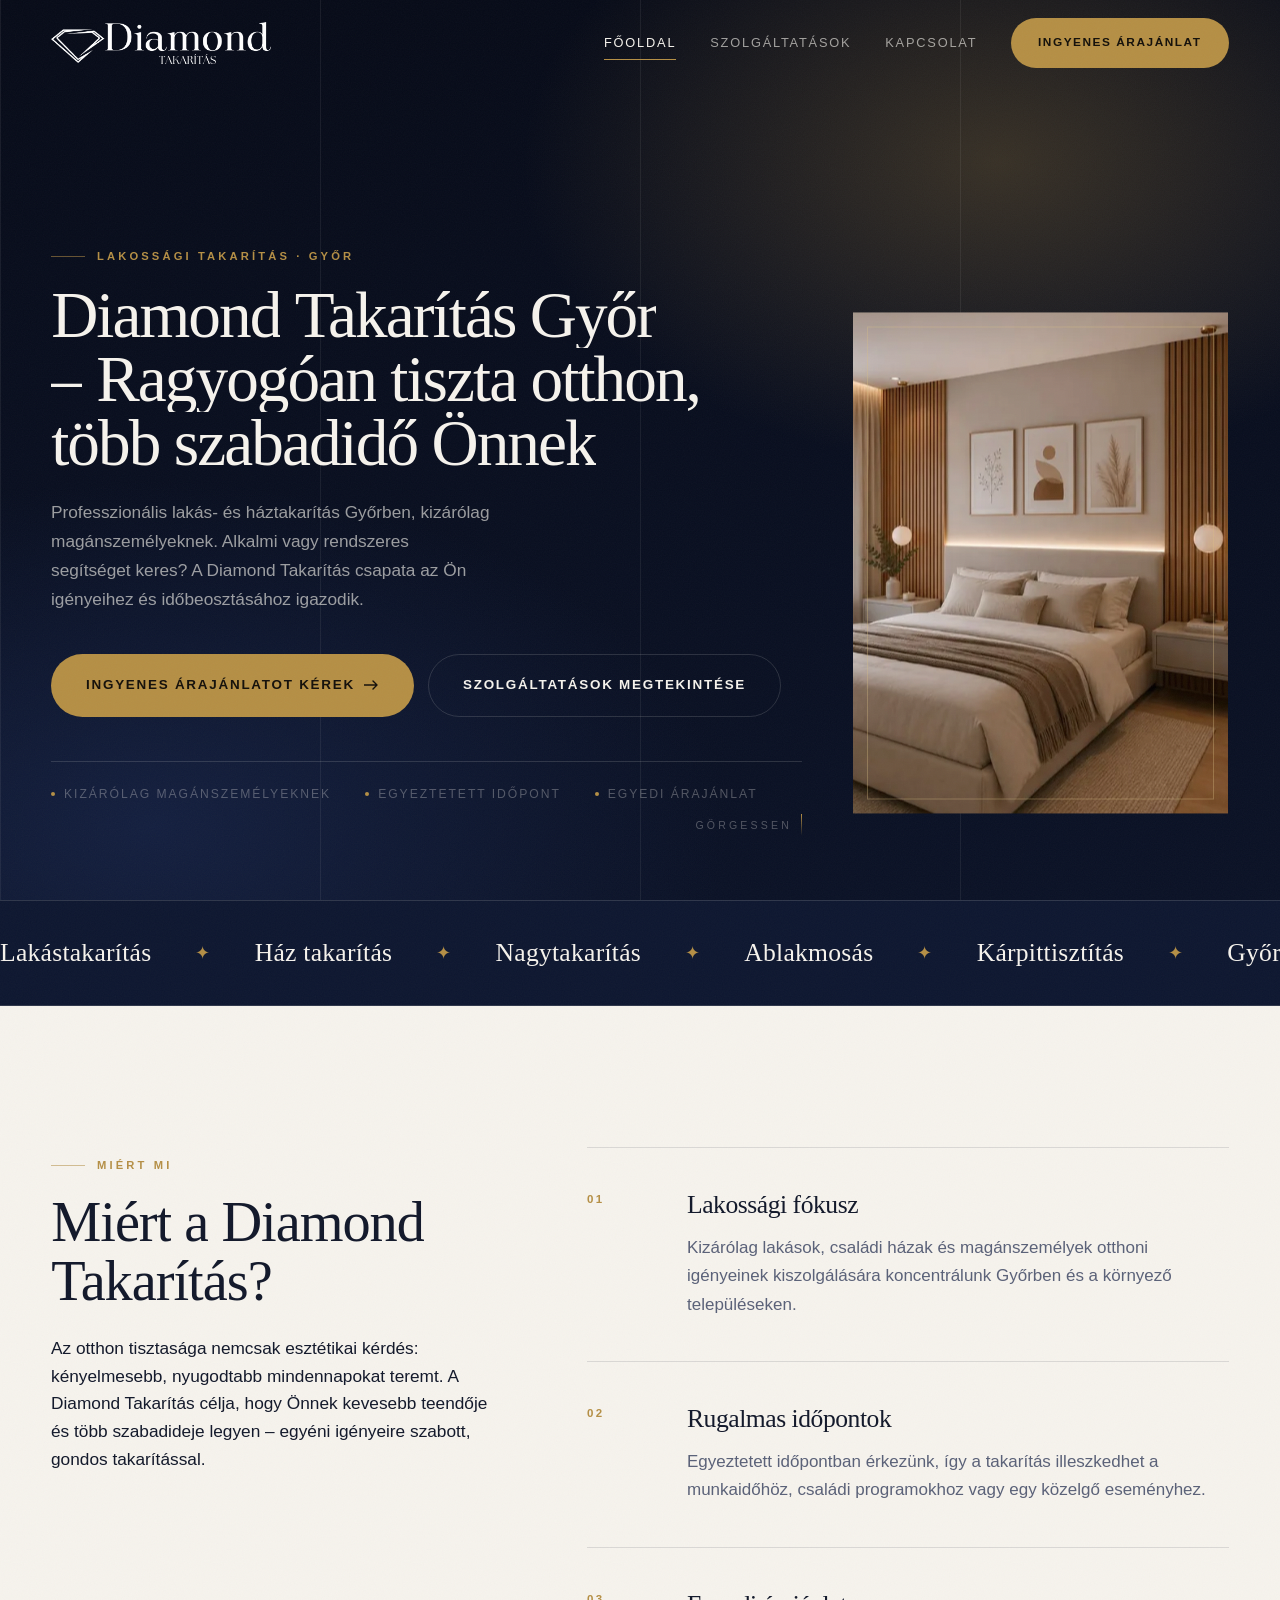
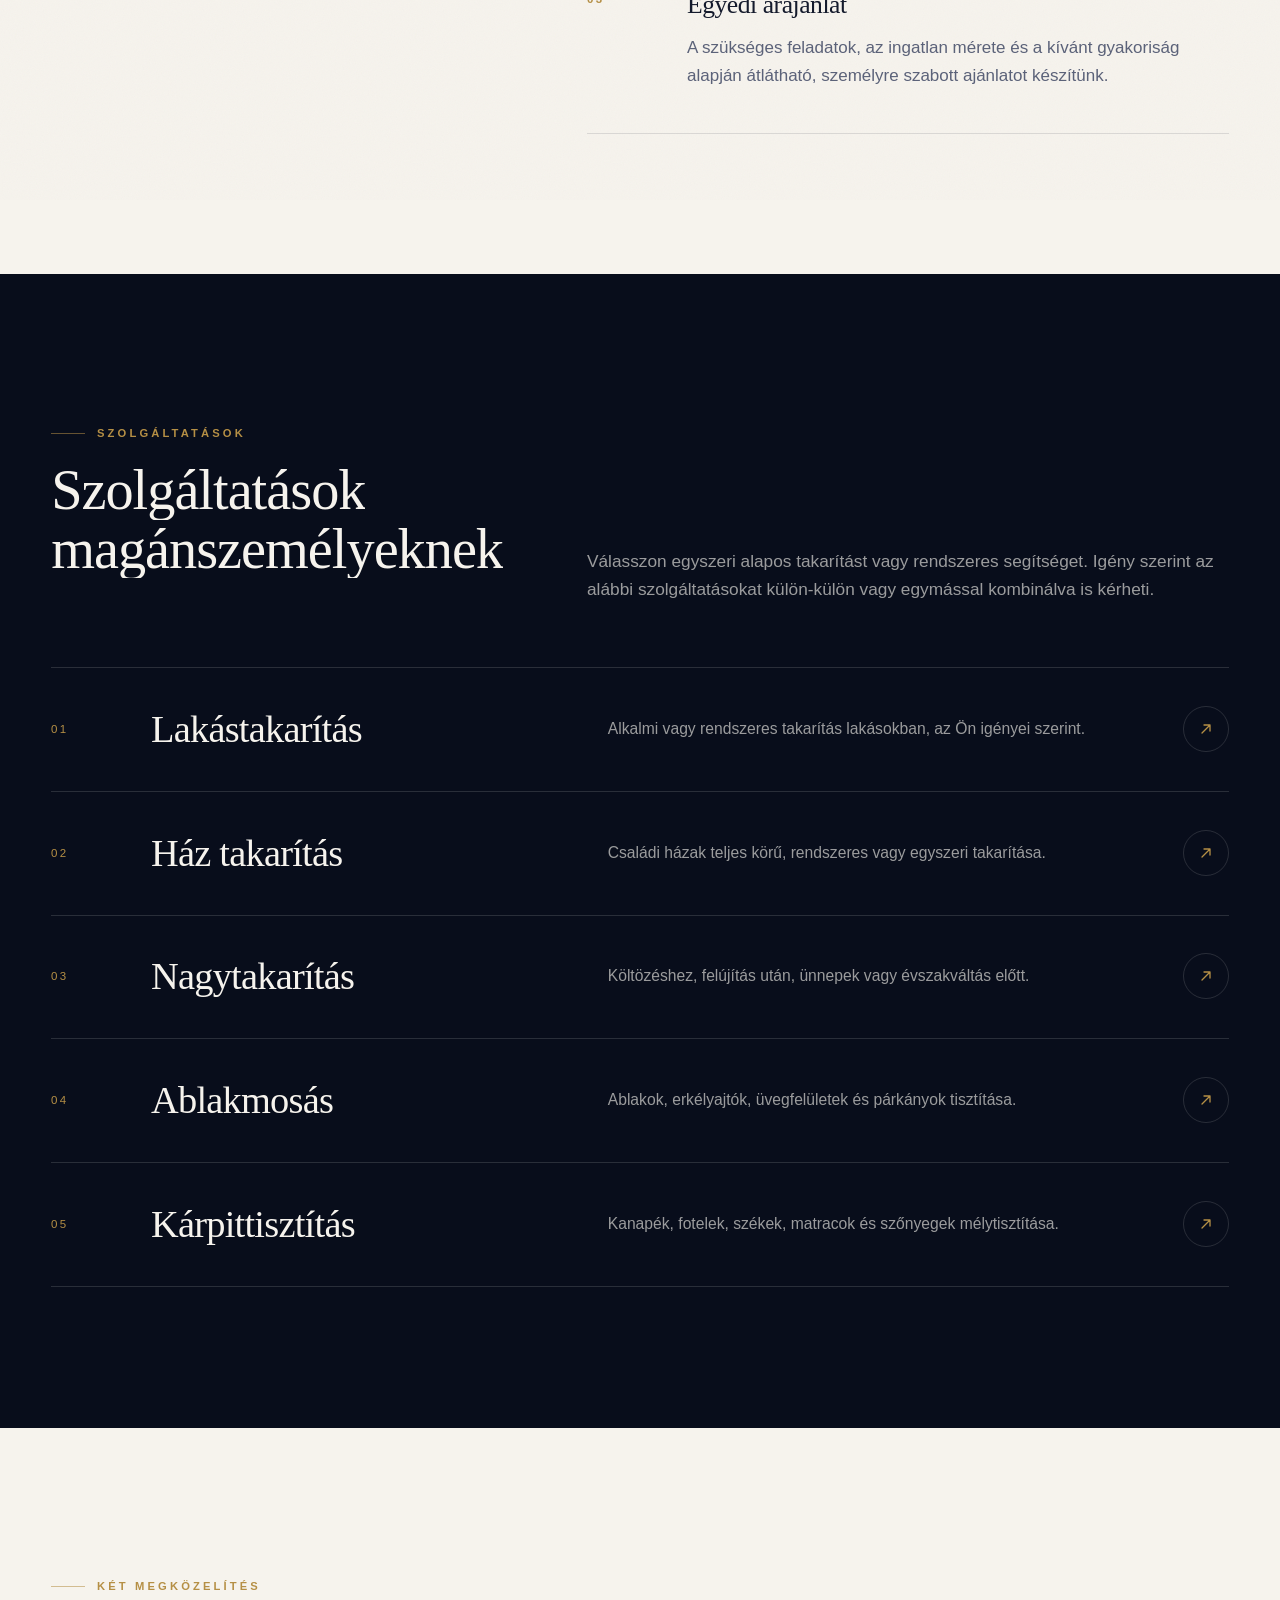
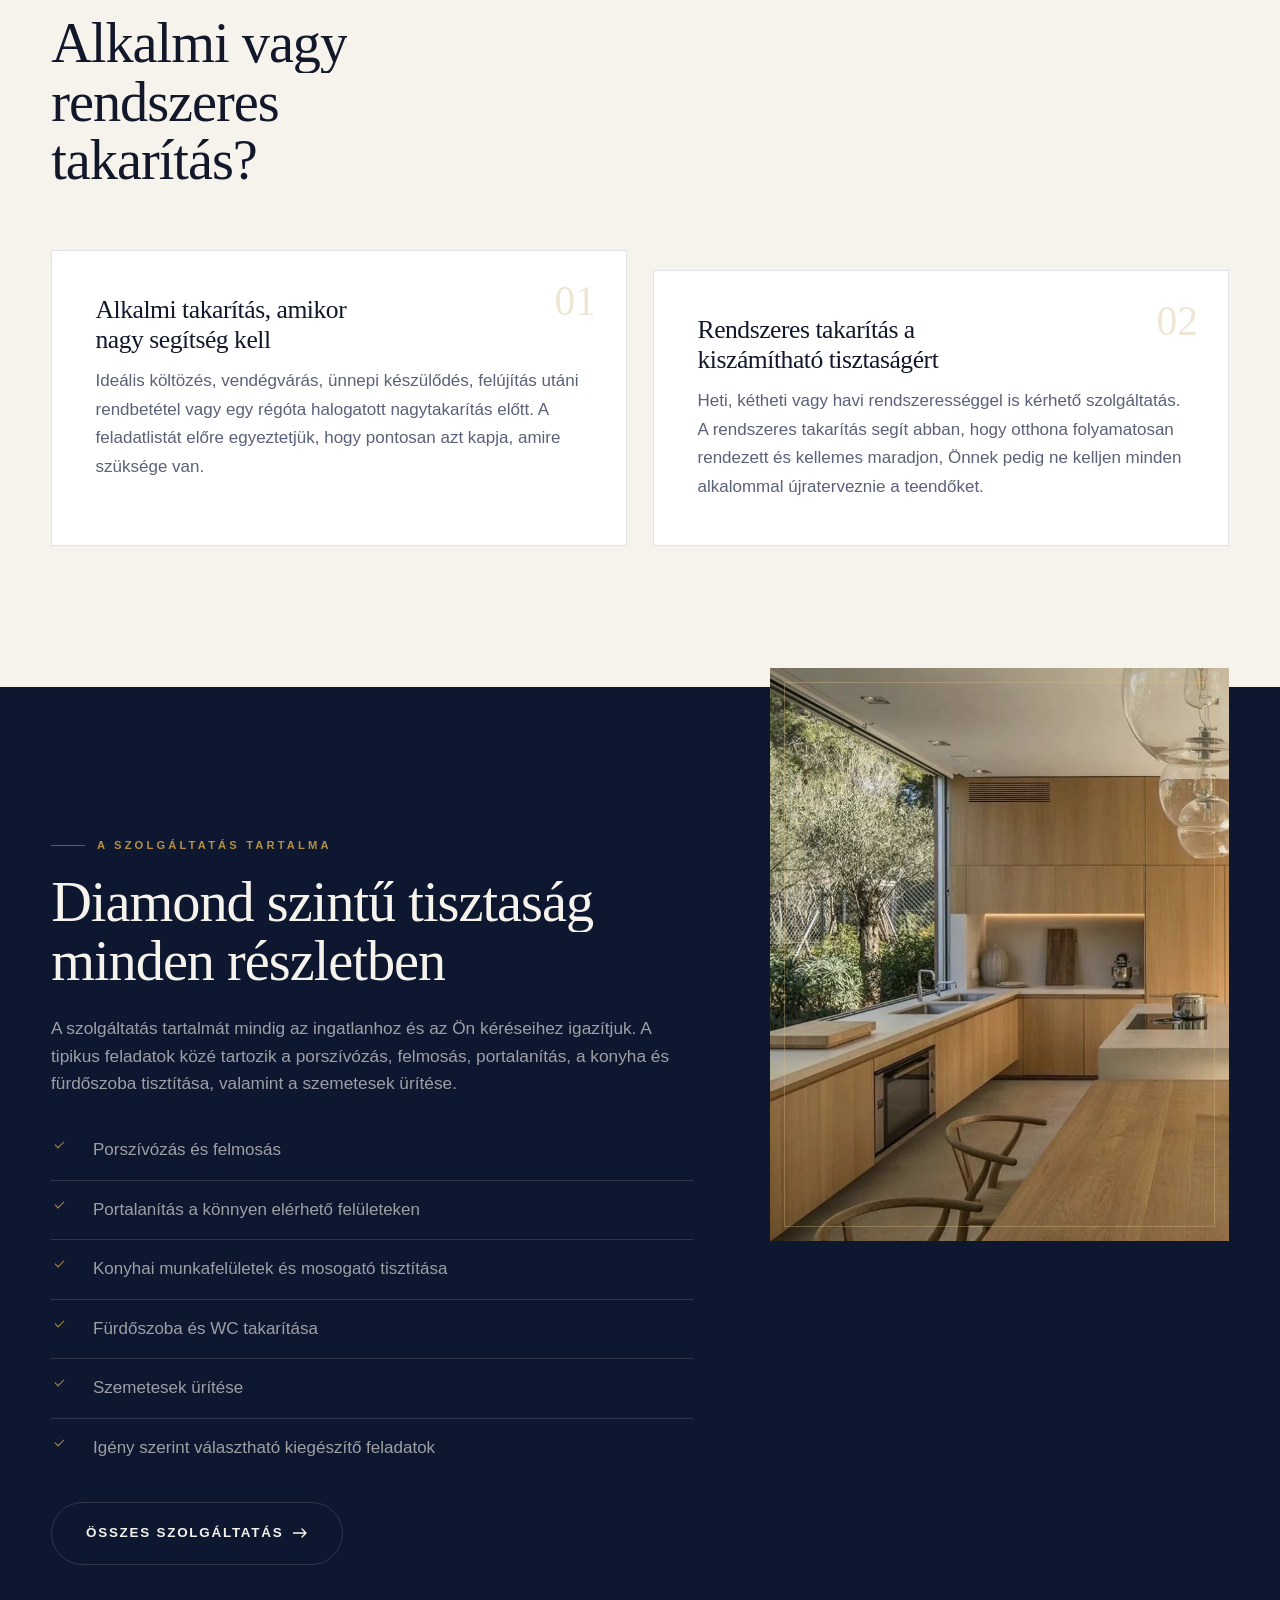
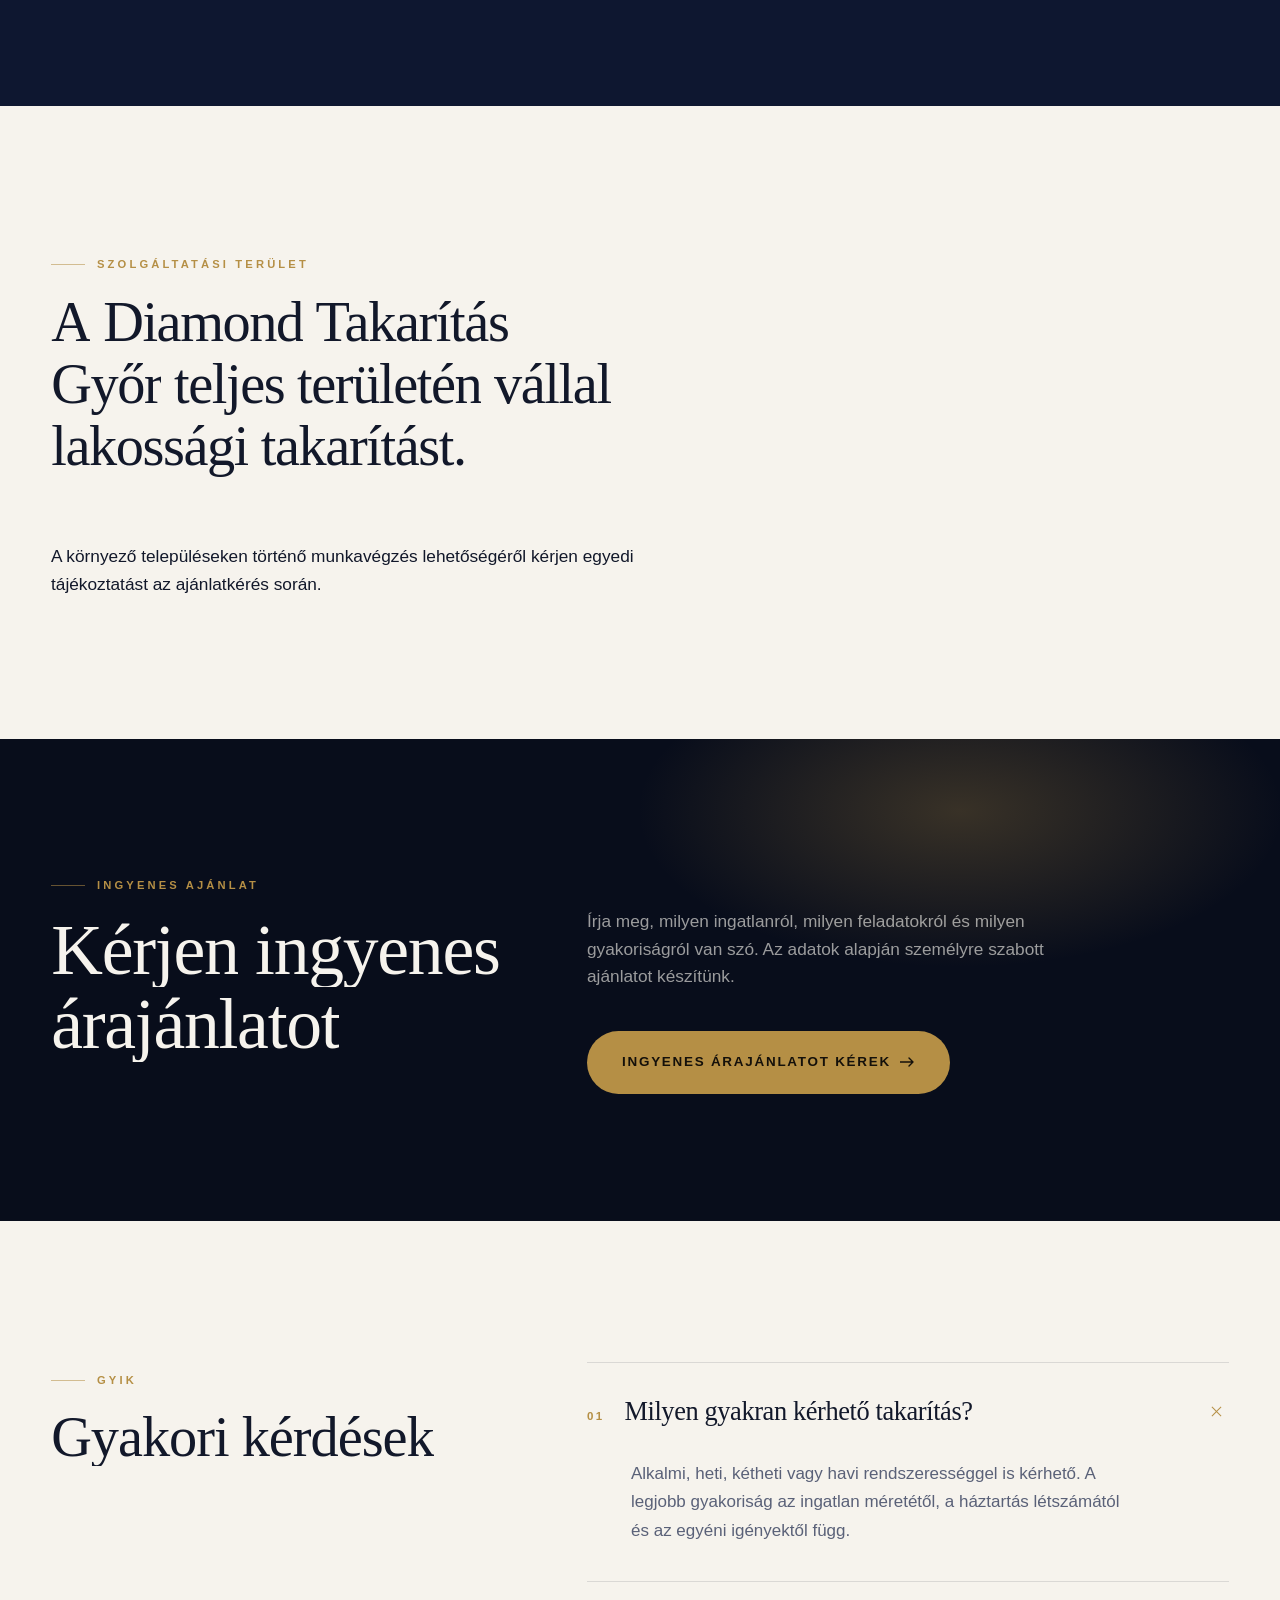
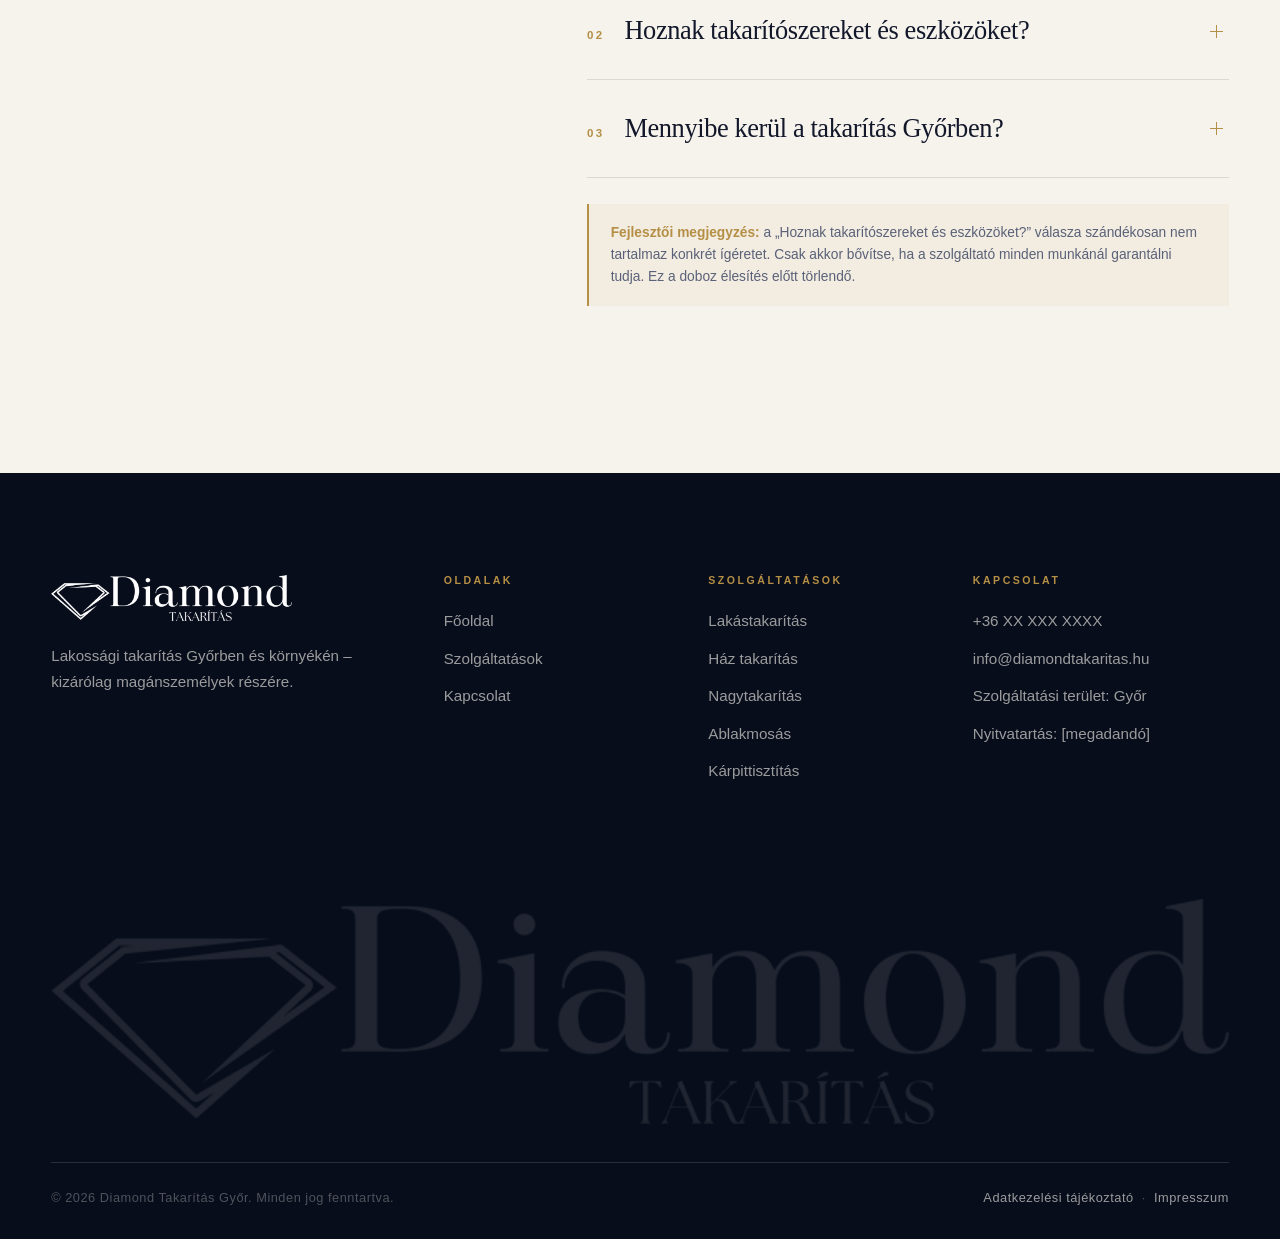
==== site/index.html @ 0cb07acb "Add Diamond Takarítás Győr static site Five-page Hungarian site built from the SEO/content specifica" ====
<!DOCTYPE html>
<html lang="hu">
<head>
<meta charset="utf-8">
<meta name="viewport" content="width=device-width, initial-scale=1">

<!-- ===== SEO metaadatok (specifikáció szerint) ===== -->
<title>Diamond Takarítás Győr | Lakás- és háztakarítás</title>
<meta name="description" content="Diamond Takarítás Győrben: alkalmi és rendszeres lakás- és háztakarítás, ablakmosás, kárpittisztítás, nagytakarítás. Kérjen ingyenes árajánlatot!">
<link rel="canonical" href="https://diamondtakaritas.hu/">
<meta name="robots" content="index, follow">

<meta property="og:type" content="website">
<meta property="og:locale" content="hu_HU">
<meta property="og:site_name" content="Diamond Takarítás Győr">
<meta property="og:url" content="https://diamondtakaritas.hu/">
<meta property="og:title" content="Diamond Takarítás Győr – Ragyogóan tiszta otthon">
<meta property="og:description" content="Bízza ránk otthona tisztaságát Győrben. Alkalmi és rendszeres lakossági takarítás, átlátható ajánlatkéréssel.">
<meta property="og:image" content="https://diamondtakaritas.hu/assets/img/og-diamond-takaritas-gyor.jpg">
<meta property="og:image:width" content="1200">
<meta property="og:image:height" content="630">
<meta property="og:image:alt" content="Világos, rendezett nappali és konyha egy otthonban">
<meta name="twitter:card" content="summary_large_image">

<meta name="theme-color" content="#080D1B">
<link rel="icon" href="assets/img/favicon.ico" sizes="any">
<link rel="apple-touch-icon" href="assets/img/apple-touch-icon.png">
<link rel="stylesheet" href="assets/css/style.css">

<!-- FEJLESZTŐI TEENDŐ: Google Tag Manager konténer (GTM-XXXXXXX) beillesztése ide -->

</head>
<body>

<div class="progress" aria-hidden="true"></div>
<div class="grain" aria-hidden="true"></div>
<a class="skip-link" href="#tartalom">Ugrás a tartalomra</a>

<header class="header">
  <div class="container header__inner">
    <a class="logo" href="./" aria-label="Diamond Takarítás Győr – főoldal">
      <img class="logo__img" src="assets/img/logo-feher-400.webp"
           srcset="assets/img/logo-feher-400.webp 400w, assets/img/logo-feher-800.webp 800w"
           sizes="200px" width="400" height="76"
           alt="Diamond Takarítás Győr">
    </a>

    <button class="nav-toggle" type="button" aria-expanded="false" aria-controls="fonavigacio" aria-label="Menü megnyitása">
      <span></span><span></span><span></span>
    </button>

    <nav class="nav" id="fonavigacio" aria-label="Fő navigáció">
      <a class="nav__link" href="./" aria-current="page">Főoldal</a>
      <a class="nav__link" href="szolgaltatasok/">Szolgáltatások</a>
      <a class="nav__link" href="kapcsolat/">Kapcsolat</a>
      <a class="btn" href="kapcsolat/#arajanlat" data-cta="Ingyenes árajánlat" data-position="fejlec"><span>Ingyenes árajánlat</span></a>
    </nav>
  </div>
</header>

<main id="tartalom">

  <!-- ===== Hero ===== -->
  <section class="hero">
    <div class="hero__bg" aria-hidden="true"></div>
    <div class="hero__grid-lines" aria-hidden="true"></div>

    <div class="container hero__inner">
      <div>
        <span class="label" data-reveal="fade">Lakossági takarítás · Győr</span>
        <h1 data-split>Diamond Takarítás Győr – Ragyogóan tiszta otthon, több szabadidő Önnek</h1>
        <p class="hero__lead" data-reveal style="--delay:.35s">Professzionális lakás- és háztakarítás Győrben, kizárólag magánszemélyeknek. Alkalmi vagy rendszeres segítséget keres? A Diamond Takarítás csapata az Ön igényeihez és időbeosztásához igazodik.</p>

        <div class="btn-row" data-reveal style="--delay:.45s">
          <a class="btn" href="kapcsolat/#arajanlat" data-magnetic data-cta="Ingyenes árajánlatot kérek" data-position="hero"><span>Ingyenes árajánlatot kérek <svg class="btn__arrow" width="15" height="10" viewBox="0 0 15 10" fill="none" aria-hidden="true"><path d="M0 5h13M9 1l4 4-4 4" stroke="currentColor" stroke-width="1.4" stroke-linecap="round" stroke-linejoin="round"/></svg></span></a>
          <a class="btn btn--outline" href="szolgaltatasok/" data-cta="Szolgáltatások megtekintése" data-position="hero"><span>Szolgáltatások megtekintése</span></a>
        </div>

        <div class="hero__meta" data-reveal style="--delay:.55s">
          <span>Kizárólag magánszemélyeknek</span>
          <span>Egyeztetett időpont</span>
          <span>Egyedi árajánlat</span>
          <span class="scroll-cue" aria-hidden="true">Görgessen <i></i></span>
        </div>
      </div>

      <div class="hero__media" data-reveal="clip" style="--delay:.3s">
        <div class="frame" data-parallax="0.05">
          <img src="assets/img/halo-otthon-689.webp"
               srcset="assets/img/halo-otthon-480.webp 480w, assets/img/halo-otthon-689.webp 689w"
               sizes="(max-width: 980px) 92vw, 31vw"
               width="689" height="919"
               alt="Rendezett, gondosan tiszta hálószoba egy otthonban"
               fetchpriority="high" decoding="async">
        </div>
      </div>
    </div>

  </section>

  <!-- ===== Kinetikus sáv ===== -->
  <div class="marquee" aria-hidden="true">
    <div class="marquee__track">
      <span class="marquee__item">Lakástakarítás</span>
      <span class="marquee__item">Ház takarítás</span>
      <span class="marquee__item">Nagytakarítás</span>
      <span class="marquee__item">Ablakmosás</span>
      <span class="marquee__item">Kárpittisztítás</span>
      <span class="marquee__item">Győr és környéke</span>
    </div>
  </div>

  <!-- ===== Miért a Diamond Takarítás? ===== -->
  <section class="section s-ivory">
    <div class="container split">
      <div class="sticky-col">
        <span class="label" data-reveal="fade">Miért mi</span>
        <h2 data-split>Miért a Diamond Takarítás?</h2>
        <p class="lead" data-reveal>Az otthon tisztasága nemcsak esztétikai kérdés: kényelmesebb, nyugodtabb mindennapokat teremt. A Diamond Takarítás célja, hogy Önnek kevesebb teendője és több szabadideje legyen – egyéni igényeire szabott, gondos takarítással.</p>
      </div>

      <div data-stagger="0.12">
        <article class="feature" data-reveal>
          <span class="num">01</span>
          <div>
            <h3>Lakossági fókusz</h3>
            <p>Kizárólag lakások, családi házak és magánszemélyek otthoni igényeinek kiszolgálására koncentrálunk Győrben és a környező településeken.</p>
          </div>
        </article>
        <article class="feature" data-reveal>
          <span class="num">02</span>
          <div>
            <h3>Rugalmas időpontok</h3>
            <p>Egyeztetett időpontban érkezünk, így a takarítás illeszkedhet a munkaidőhöz, családi programokhoz vagy egy közelgő eseményhez.</p>
          </div>
        </article>
        <article class="feature" data-reveal>
          <span class="num">03</span>
          <div>
            <h3>Egyedi árajánlat</h3>
            <p>A szükséges feladatok, az ingatlan mérete és a kívánt gyakoriság alapján átlátható, személyre szabott ajánlatot készítünk.</p>
          </div>
        </article>
      </div>
    </div>
  </section>

  <!-- ===== Szolgáltatások index ===== -->
  <section class="section s-ink">
    <div class="container">
      <div class="split" style="margin-bottom:clamp(36px,5vw,64px)">
        <div>
          <span class="label" data-reveal="fade">Szolgáltatások</span>
          <h2 data-split>Szolgáltatások magánszemélyeknek</h2>
        </div>
        <p class="lead" data-reveal style="align-self:end">Válasszon egyszeri alapos takarítást vagy rendszeres segítséget. Igény szerint az alábbi szolgáltatásokat külön-külön vagy egymással kombinálva is kérheti.</p>
      </div>

      <div class="index" data-stagger="0.07">
        <a class="index__row" href="szolgaltatasok/#lakastakaritas" data-reveal>
          <span class="index__num">01</span>
          <span class="index__title">Lakástakarítás</span>
          <span class="index__desc">Alkalmi vagy rendszeres takarítás lakásokban, az Ön igényei szerint.</span>
          <span class="index__arrow"><svg width="14" height="14" viewBox="0 0 14 14" fill="none" aria-hidden="true"><path d="M3 11 11 3M5 3h6v6" stroke="currentColor" stroke-width="1.3" stroke-linecap="round" stroke-linejoin="round"/></svg></span>
        </a>
        <a class="index__row" href="szolgaltatasok/#haztakaritas" data-reveal>
          <span class="index__num">02</span>
          <span class="index__title">Ház takarítás</span>
          <span class="index__desc">Családi házak teljes körű, rendszeres vagy egyszeri takarítása.</span>
          <span class="index__arrow"><svg width="14" height="14" viewBox="0 0 14 14" fill="none" aria-hidden="true"><path d="M3 11 11 3M5 3h6v6" stroke="currentColor" stroke-width="1.3" stroke-linecap="round" stroke-linejoin="round"/></svg></span>
        </a>
        <a class="index__row" href="szolgaltatasok/#nagytakaritas" data-reveal>
          <span class="index__num">03</span>
          <span class="index__title">Nagytakarítás</span>
          <span class="index__desc">Költözéshez, felújítás után, ünnepek vagy évszakváltás előtt.</span>
          <span class="index__arrow"><svg width="14" height="14" viewBox="0 0 14 14" fill="none" aria-hidden="true"><path d="M3 11 11 3M5 3h6v6" stroke="currentColor" stroke-width="1.3" stroke-linecap="round" stroke-linejoin="round"/></svg></span>
        </a>
        <a class="index__row" href="szolgaltatasok/#ablakmosas" data-reveal>
          <span class="index__num">04</span>
          <span class="index__title">Ablakmosás</span>
          <span class="index__desc">Ablakok, erkélyajtók, üvegfelületek és párkányok tisztítása.</span>
          <span class="index__arrow"><svg width="14" height="14" viewBox="0 0 14 14" fill="none" aria-hidden="true"><path d="M3 11 11 3M5 3h6v6" stroke="currentColor" stroke-width="1.3" stroke-linecap="round" stroke-linejoin="round"/></svg></span>
        </a>
        <a class="index__row" href="szolgaltatasok/#karpittisztitas" data-reveal>
          <span class="index__num">05</span>
          <span class="index__title">Kárpittisztítás</span>
          <span class="index__desc">Kanapék, fotelek, székek, matracok és szőnyegek mélytisztítása.</span>
          <span class="index__arrow"><svg width="14" height="14" viewBox="0 0 14 14" fill="none" aria-hidden="true"><path d="M3 11 11 3M5 3h6v6" stroke="currentColor" stroke-width="1.3" stroke-linecap="round" stroke-linejoin="round"/></svg></span>
        </a>
      </div>
    </div>
  </section>

  <!-- ===== Alkalmi vagy rendszeres ===== -->
  <section class="section s-ivory">
    <div class="container">
      <div style="max-width:44ch;margin-bottom:clamp(34px,5vw,60px)">
        <span class="label" data-reveal="fade">Két megközelítés</span>
        <h2 data-split>Alkalmi vagy rendszeres takarítás?</h2>
      </div>

      <div class="grid grid--2" data-stagger="0.12">
        <article class="panel panel--hover" data-reveal>
          <span class="panel__num" aria-hidden="true">01</span>
          <h3>Alkalmi takarítás, amikor nagy segítség kell</h3>
          <p>Ideális költözés, vendégvárás, ünnepi készülődés, felújítás utáni rendbetétel vagy egy régóta halogatott nagytakarítás előtt. A feladatlistát előre egyeztetjük, hogy pontosan azt kapja, amire szüksége van.</p>
        </article>
        <article class="panel panel--hover" data-reveal>
          <span class="panel__num" aria-hidden="true">02</span>
          <h3>Rendszeres takarítás a kiszámítható tisztaságért</h3>
          <p>Heti, kétheti vagy havi rendszerességgel is kérhető szolgáltatás. A rendszeres takarítás segít abban, hogy otthona folyamatosan rendezett és kellemes maradjon, Önnek pedig ne kelljen minden alkalommal újraterveznie a teendőket.</p>
        </article>
      </div>
    </div>
  </section>

  <!-- ===== Diamond szintű tisztaság ===== -->
  <section class="section s-ink-2">
    <div class="container split--wide-left split">
      <div>
        <span class="label" data-reveal="fade">A szolgáltatás tartalma</span>
        <h2 data-split>Diamond szintű tisztaság minden részletben</h2>
        <p class="lead" data-reveal>A szolgáltatás tartalmát mindig az ingatlanhoz és az Ön kéréseihez igazítjuk. A tipikus feladatok közé tartozik a porszívózás, felmosás, portalanítás, a konyha és fürdőszoba tisztítása, valamint a szemetesek ürítése.</p>

        <ul class="checklist" data-reveal style="--delay:.15s;margin-top:38px">
          <li>Porszívózás és felmosás</li>
          <li>Portalanítás a könnyen elérhető felületeken</li>
          <li>Konyhai munkafelületek és mosogató tisztítása</li>
          <li>Fürdőszoba és WC takarítása</li>
          <li>Szemetesek ürítése</li>
          <li>Igény szerint választható kiegészítő feladatok</li>
        </ul>

        <div class="btn-row">
          <a class="btn btn--outline" href="szolgaltatasok/" data-cta="Összes szolgáltatás" data-position="tartalom"><span>Összes szolgáltatás <svg class="btn__arrow" width="15" height="10" viewBox="0 0 15 10" fill="none" aria-hidden="true"><path d="M0 5h13M9 1l4 4-4 4" stroke="currentColor" stroke-width="1.4" stroke-linecap="round" stroke-linejoin="round"/></svg></span></a>
        </div>
      </div>

      <div data-reveal="clip">
        <div class="frame" data-parallax="0.04" style="aspect-ratio:4/5">
          <img src="assets/img/konyha-reszlet-726.webp"
               srcset="assets/img/konyha-reszlet-480.webp 480w, assets/img/konyha-reszlet-726.webp 726w"
               sizes="(max-width: 900px) 92vw, 38vw"
               width="726" height="911"
               alt="Tiszta, rendezett konyhai munkafelület természetes fényben"
               loading="lazy" decoding="async">
        </div>
      </div>
    </div>
  </section>

  <!-- ===== Szolgáltatási terület ===== -->
  <section class="section s-ivory">
    <div class="container">
      <span class="label" data-reveal="fade">Szolgáltatási terület</span>
      <p class="statement" data-split>A Diamond Takarítás Győr teljes területén vállal lakossági takarítást.</p>
      <p class="lead measure" data-reveal style="margin-top:28px">A környező településeken történő munkavégzés lehetőségéről kérjen egyedi tájékoztatást az ajánlatkérés során.</p>
    </div>
  </section>

  <!-- ===== CTA ===== -->
  <section class="cta">
    <div class="container cta__inner">
      <div class="split">
        <div>
          <span class="label" data-reveal="fade">Ingyenes ajánlat</span>
          <h2 data-split>Kérjen ingyenes árajánlatot</h2>
        </div>
        <div style="align-self:end">
          <p class="lead" data-reveal>Írja meg, milyen ingatlanról, milyen feladatokról és milyen gyakoriságról van szó. Az adatok alapján személyre szabott ajánlatot készítünk.</p>
          <div class="btn-row">
            <a class="btn" href="kapcsolat/#arajanlat" data-magnetic data-cta="Ingyenes árajánlatot kérek" data-position="cta-sav"><span>Ingyenes árajánlatot kérek <svg class="btn__arrow" width="15" height="10" viewBox="0 0 15 10" fill="none" aria-hidden="true"><path d="M0 5h13M9 1l4 4-4 4" stroke="currentColor" stroke-width="1.4" stroke-linecap="round" stroke-linejoin="round"/></svg></span></a>
          </div>
        </div>
      </div>
    </div>
  </section>

  <!-- ===== GYIK ===== -->
  <section class="section s-ivory">
    <div class="container split">
      <div class="sticky-col">
        <span class="label" data-reveal="fade">GYIK</span>
        <h2 data-split>Gyakori kérdések</h2>
      </div>

      <div>
        <div class="faq" data-reveal>
          <details open>
            <summary><span class="num">01</span> Milyen gyakran kérhető takarítás?</summary>
            <div class="faq__body"><p>Alkalmi, heti, kétheti vagy havi rendszerességgel is kérhető. A legjobb gyakoriság az ingatlan méretétől, a háztartás létszámától és az egyéni igényektől függ.</p></div>
          </details>
          <details>
            <summary><span class="num">02</span> Hoznak takarítószereket és eszközöket?</summary>
            <div class="faq__body"><p>Ezt az ajánlatkéréskor szükséges egyeztetni.</p></div>
          </details>
          <details>
            <summary><span class="num">03</span> Mennyibe kerül a takarítás Győrben?</summary>
            <div class="faq__body"><p>A végleges ár az ingatlan méretétől, állapotától, a feladatok körétől és a kívánt gyakoriságtól függ. Kérjen ingyenes, kötelezettségmentes egyedi ajánlatot.</p></div>
          </details>
        </div>

        <div class="dev-note">
          <strong>Fejlesztői megjegyzés:</strong> a „Hoznak takarítószereket és eszközöket?” válasza szándékosan nem tartalmaz konkrét ígéretet. Csak akkor bővítse, ha a szolgáltató minden munkánál garantálni tudja. Ez a doboz élesítés előtt törlendő.
        </div>
      </div>
    </div>
  </section>

</main>

<footer class="footer">
  <div class="container">
    <div class="footer__grid">
      <div>
        <a class="logo" href="./"><img class="logo__img" src="assets/img/logo-feher-400.webp"
           srcset="assets/img/logo-feher-400.webp 400w, assets/img/logo-feher-800.webp 800w"
           sizes="200px" width="400" height="76"
           alt="Diamond Takarítás Győr"></a>
        <p>Lakossági takarítás Győrben és környékén – kizárólag magánszemélyek részére.</p>
      </div>
      <div>
        <h2>Oldalak</h2>
        <ul>
          <li><a href="./">Főoldal</a></li>
          <li><a href="szolgaltatasok/">Szolgáltatások</a></li>
          <li><a href="kapcsolat/">Kapcsolat</a></li>
        </ul>
      </div>
      <div>
        <h2>Szolgáltatások</h2>
        <ul>
          <li><a href="szolgaltatasok/#lakastakaritas">Lakástakarítás</a></li>
          <li><a href="szolgaltatasok/#haztakaritas">Ház takarítás</a></li>
          <li><a href="szolgaltatasok/#nagytakaritas">Nagytakarítás</a></li>
          <li><a href="szolgaltatasok/#ablakmosas">Ablakmosás</a></li>
          <li><a href="szolgaltatasok/#karpittisztitas">Kárpittisztítás</a></li>
        </ul>
      </div>
      <div>
        <h2>Kapcsolat</h2>
        <ul>
          <li><a href="tel:+36XXXXXXXXX" data-position="lablec">+36 XX XXX XXXX</a></li>
          <li><a href="mailto:info@diamondtakaritas.hu" data-position="lablec">info@diamondtakaritas.hu</a></li>
          <li>Szolgáltatási terület: Győr</li>
          <li>Nyitvatartás: [megadandó]</li>
        </ul>
      </div>
    </div>

    <img class="footer__wordmark" src="assets/img/logo-feher-800.webp"
         width="800" height="153" alt="" aria-hidden="true" loading="lazy" decoding="async">

    <div class="footer__bottom">
      <span>© 2026 Diamond Takarítás Győr. Minden jog fenntartva.</span>
      <span>
        <a href="adatkezelesi-tajekoztato/">Adatkezelési tájékoztató</a> &nbsp;·&nbsp;
        <a href="impresszum/">Impresszum</a>
      </span>
    </div>
  </div>
</footer>

<div class="sticky-bar">
  <a class="btn btn--outline" href="tel:+36XXXXXXXXX" data-cta="Hívjon most" data-position="sticky-mobil"><span>Hívjon most</span></a>
  <a class="btn" href="kapcsolat/#arajanlat" data-cta="Árajánlatot kérek" data-position="sticky-mobil"><span>Árajánlatot kérek</span></a>
</div>

<!-- =========================================================
     Strukturált adat – LocalBusiness
     FEJLESZTŐI TEENDŐ: minden mezőt valós adatra kell cserélni, és
     egyeznie kell a Google Business Profile adataival. aggregateRating
     vagy Review csak valós, igazolható értékelési adattal kerülhet be.
     ========================================================= -->
<script type="application/ld+json">
{
  "@context": "https://schema.org",
  "@type": "LocalBusiness",
  "name": "Diamond Takarítás Győr",
  "url": "https://diamondtakaritas.hu/",
  "image": "https://diamondtakaritas.hu/assets/img/og-diamond-takaritas-gyor.jpg",
  "description": "Lakossági takarítás Győrben: alkalmi és rendszeres lakás- és háztakarítás, nagytakarítás, ablakmosás, kárpittisztítás magánszemélyeknek.",
  "telephone": "+36XXXXXXXXX",
  "areaServed": { "@type": "City", "name": "Győr" },
  "openingHoursSpecification": [
    { "@type": "OpeningHoursSpecification",
      "dayOfWeek": ["Monday","Tuesday","Wednesday","Thursday","Friday"],
      "opens": "08:00", "closes": "17:00" }
  ],
  "priceRange": "$$",
  "sameAs": []
}
</script>

<!-- FAQPage jelölés – csak az oldalon ténylegesen látható kérdés-válasz blokkokra -->
<script type="application/ld+json">
{
  "@context": "https://schema.org",
  "@type": "FAQPage",
  "mainEntity": [
    { "@type": "Question", "name": "Milyen gyakran kérhető takarítás?",
      "acceptedAnswer": { "@type": "Answer", "text": "Alkalmi, heti, kétheti vagy havi rendszerességgel is kérhető. A legjobb gyakoriság az ingatlan méretétől, a háztartás létszámától és az egyéni igényektől függ." } },
    { "@type": "Question", "name": "Hoznak takarítószereket és eszközöket?",
      "acceptedAnswer": { "@type": "Answer", "text": "Ezt az ajánlatkéréskor szükséges egyeztetni." } },
    { "@type": "Question", "name": "Mennyibe kerül a takarítás Győrben?",
      "acceptedAnswer": { "@type": "Answer", "text": "A végleges ár az ingatlan méretétől, állapotától, a feladatok körétől és a kívánt gyakoriságtól függ. Kérjen ingyenes, kötelezettségmentes egyedi ajánlatot." } }
  ]
}
</script>

<script src="assets/js/main.js" defer></script>
</body>
</html>
---- site/assets/css/style.css ----
/* =========================================================
   Diamond Takarítás Győr
   Design system v2 – "editorial luxe"
   Sötétkék tinta + meleg ivory + visszafogott arany
   ========================================================= */

/* ---------- 1. Tokenek ---------- */

:root {
  /* Színek */
  --ink:        #080D1B;
  --ink-2:      #0E1730;
  --ink-3:      #162244;
  --ivory:      #F6F3ED;
  --ivory-2:    #EFEAE1;
  --paper:      #FFFFFF;

  --gold:       #B58F45;
  --gold-lt:    #D8BC85;
  --gold-glow:  rgba(181, 143, 69, .28);

  --on-ink:     #F6F3ED;
  --on-ink-dim: rgba(246, 243, 237, .62);
  --on-ink-fade:rgba(246, 243, 237, .30);
  --on-paper:   #12182A;
  --on-paper-dim:#5A6178;

  --line-dark:  rgba(246, 243, 237, .14);
  --line-light: rgba(18, 24, 42, .12);

  /* Tipográfia */
  --font-display: "Iowan Old Style", "Palatino Linotype", Palatino, "Book Antiqua", Georgia, "Times New Roman", serif;
  --font-sans: -apple-system, BlinkMacSystemFont, "Segoe UI", Inter, Roboto, "Helvetica Neue", Arial, sans-serif;

  --fs-display: clamp(2.35rem, 5.1vw, 4.5rem);
  --fs-h1:      clamp(2.4rem, 5.6vw, 4.6rem);
  --fs-h2:      clamp(2rem, 4.4vw, 3.6rem);
  --fs-h3:      clamp(1.25rem, 2vw, 1.65rem);
  --fs-lead:    clamp(1.06rem, 1.35vw, 1.28rem);
  --fs-body:    1.0625rem;
  --fs-label:   .7rem;

  /* Ritmus */
  --pad-section: clamp(84px, 11vw, 172px);
  --pad-section-sm: clamp(56px, 7vw, 104px);
  --container: 1340px;
  --gutter: clamp(20px, 4vw, 56px);
  --measure: 64ch;

  /* Mozgás */
  --ease: cubic-bezier(.16, 1, .3, 1);
  --ease-io: cubic-bezier(.65, .05, .36, 1);
  --dur: .8s;

  --radius: 2px;
  --header-h: 86px;
}

/* ---------- 2. Alap ---------- */

*, *::before, *::after { box-sizing: border-box; }

html {
  -webkit-text-size-adjust: 100%;
  scroll-behavior: smooth;
  scroll-padding-top: calc(var(--header-h) + 16px);
}

body {
  margin: 0;
  background: var(--ink);
  color: var(--on-paper);
  font-family: var(--font-sans);
  font-size: var(--fs-body);
  line-height: 1.68;
  font-feature-settings: "kern" 1, "liga" 1;
  -webkit-font-smoothing: antialiased;
  overflow-x: hidden;
}

img { max-width: 100%; height: auto; display: block; }

h1, h2, h3, h4 {
  font-family: var(--font-display);
  font-weight: 500;
  line-height: 1.04;
  letter-spacing: -.018em;
  margin: 0 0 .44em;
  text-wrap: balance;
}
h1 { font-size: var(--fs-h1); }
h2 { font-size: var(--fs-h2); }
h3 { font-size: var(--fs-h3); line-height: 1.2; }

p { margin: 0 0 1.15em; }
p:last-child { margin-bottom: 0; }

a { color: inherit; text-decoration: none; }

:focus-visible {
  outline: 2px solid var(--gold);
  outline-offset: 4px;
}

::selection { background: var(--gold); color: #fff; }

.skip-link {
  position: fixed;
  left: -9999px;
  top: 0;
  z-index: 400;
  background: var(--gold);
  color: #fff;
  padding: 14px 22px;
  font-size: .9rem;
  font-weight: 600;
}
.skip-link:focus { left: 16px; top: 16px; }

/* ---------- 3. Elrendezés ---------- */

.container {
  width: 100%;
  max-width: var(--container);
  margin-inline: auto;
  padding-inline: var(--gutter);
}

.section { padding-block: var(--pad-section); position: relative; }
.section--sm { padding-block: var(--pad-section-sm); }

.s-ink   { background: var(--ink);   color: var(--on-ink); }
.s-ink-2 { background: var(--ink-2); color: var(--on-ink); }
.s-ivory { background: var(--ivory); color: var(--on-paper); }
.s-paper { background: var(--paper); color: var(--on-paper); }

.s-ink h1, .s-ink h2, .s-ink h3, .s-ink-2 h1, .s-ink-2 h2, .s-ink-2 h3 { color: var(--on-ink); }
.s-ink p, .s-ink-2 p { color: var(--on-ink-dim); }

.measure { max-width: var(--measure); }
.lead { font-size: var(--fs-lead); line-height: 1.6; }

/* Kétoszlopos editorial rács: bal sticky cím, jobb tartalom */
.split {
  display: grid;
  grid-template-columns: minmax(0, 5fr) minmax(0, 7fr);
  gap: clamp(32px, 6vw, 96px);
  align-items: start;
}
.split--even { grid-template-columns: repeat(2, minmax(0, 1fr)); }
.split--wide-left { grid-template-columns: minmax(0, 7fr) minmax(0, 5fr); }
@media (max-width: 900px) {
  .split, .split--even, .split--wide-left { grid-template-columns: 1fr; }
}

.sticky-col { position: sticky; top: calc(var(--header-h) + 40px); }
@media (max-width: 900px) { .sticky-col { position: static; } }

/* ---------- 4. Kislabel, hajszálvonal ---------- */

.label {
  display: inline-flex;
  align-items: center;
  gap: 12px;
  font-family: var(--font-sans);
  font-size: var(--fs-label);
  font-weight: 600;
  letter-spacing: .28em;
  text-transform: uppercase;
  color: var(--gold);
  margin-bottom: 1.6em;
}
.label::before {
  content: "";
  width: 34px;
  height: 1px;
  background: currentColor;
  opacity: .55;
}
.label--plain::before { display: none; }

.rule { height: 1px; background: var(--line-light); border: 0; margin: 0; }
.s-ink .rule, .s-ink-2 .rule { background: var(--line-dark); }

.num {
  font-family: var(--font-sans);
  font-size: .72rem;
  font-weight: 600;
  letter-spacing: .2em;
  color: var(--gold);
}

/* ---------- 5. Gombok ---------- */

.btn {
  --btn-bg: var(--gold);
  --btn-fg: #14100A;
  position: relative;
  display: inline-flex;
  align-items: center;
  justify-content: center;
  gap: .8em;
  font-family: var(--font-sans);
  font-size: .84rem;
  font-weight: 600;
  letter-spacing: .13em;
  text-transform: uppercase;
  padding: 19px 34px;
  border: 1px solid transparent;
  border-radius: 999px;
  background: var(--btn-bg);
  color: var(--btn-fg);
  cursor: pointer;
  overflow: hidden;
  isolation: isolate;
  transition: color .45s var(--ease), border-color .45s var(--ease), transform .5s var(--ease);
  will-change: transform;
}
.btn > span { position: relative; z-index: 2; display: inline-flex; align-items: center; gap: .7em; }
.btn::after {
  content: "";
  position: absolute;
  inset: 0;
  z-index: 1;
  background: var(--ink);
  transform: translateY(101%);
  transition: transform .55s var(--ease);
}
.btn:hover::after, .btn:focus-visible::after { transform: translateY(0); }
.btn:hover, .btn:focus-visible { color: var(--on-ink); }

.btn--outline { --btn-bg: transparent; --btn-fg: currentColor; border-color: var(--line-dark); }
.s-ivory .btn--outline, .s-paper .btn--outline { border-color: var(--line-light); }
.btn--outline::after { background: var(--gold); }
.btn--outline:hover, .btn--outline:focus-visible { color: #14100A; border-color: var(--gold); }

.btn--ink { --btn-bg: var(--ink); --btn-fg: var(--on-ink); }
.btn--ink::after { background: var(--gold); }
.btn--ink:hover, .btn--ink:focus-visible { color: #14100A; }

.btn--block { width: 100%; }
.btn__arrow { transition: transform .45s var(--ease); }
.btn:hover .btn__arrow { transform: translateX(5px); }

.btn-row { display: flex; flex-wrap: wrap; gap: 14px; margin-top: 40px; }

/* Szöveges link aláhúzás-animációval */
.link {
  position: relative;
  display: inline-flex;
  align-items: center;
  gap: .6em;
  font-size: .84rem;
  font-weight: 600;
  letter-spacing: .13em;
  text-transform: uppercase;
  color: var(--gold);
  padding-bottom: 4px;
}
.link::after {
  content: "";
  position: absolute;
  left: 0; right: 0; bottom: 0;
  height: 1px;
  background: currentColor;
  transform-origin: right;
  transform: scaleX(1);
  transition: transform .5s var(--ease);
}
.link:hover::after { transform: scaleX(0); transform-origin: left; }

/* ---------- 6. Fejléc ---------- */

.progress {
  position: fixed;
  inset: 0 auto auto 0;
  height: 2px;
  width: 100%;
  transform: scaleX(0);
  transform-origin: left;
  background: linear-gradient(90deg, var(--gold), var(--gold-lt));
  z-index: 210;
  pointer-events: none;
}

.header {
  position: fixed;
  inset: 0 0 auto 0;
  z-index: 200;
  transition: background-color .5s var(--ease), backdrop-filter .5s var(--ease), transform .6s var(--ease), border-color .5s var(--ease);
  border-bottom: 1px solid transparent;
}
.header__inner {
  display: flex;
  align-items: center;
  gap: 26px;
  min-height: var(--header-h);
  transition: min-height .5s var(--ease);
}
.header.is-scrolled {
  background: rgba(8, 13, 27, .82);
  backdrop-filter: saturate(160%) blur(14px);
  border-bottom-color: var(--line-dark);
}
.header.is-scrolled .header__inner { min-height: 68px; }
.header.is-hidden { transform: translateY(-100%); }

/* Világos oldalfej esetén (jogi oldalak scrollnál) marad az ink háttér – egységes. */

.logo { display: inline-flex; align-items: center; margin-right: auto; color: var(--on-ink); }
.logo__img {
  height: 42px;
  width: auto;
  display: block;
  transition: opacity .4s var(--ease), height .5s var(--ease);
}
.logo:hover .logo__img { opacity: .78; }
.header.is-scrolled .logo__img { height: 34px; }
@media (max-width: 900px) { .logo__img { height: 34px; } }

.nav { display: flex; align-items: center; gap: 34px; }
.nav__link {
  position: relative;
  font-size: .8rem;
  font-weight: 500;
  letter-spacing: .14em;
  text-transform: uppercase;
  color: var(--on-ink-dim);
  padding: 6px 0;
  transition: color .4s var(--ease);
}
.nav__link::after {
  content: "";
  position: absolute;
  left: 0; bottom: 0;
  width: 100%;
  height: 1px;
  background: var(--gold);
  transform: scaleX(0);
  transform-origin: right;
  transition: transform .5s var(--ease);
}
.nav__link:hover { color: var(--on-ink); }
.nav__link:hover::after { transform: scaleX(1); transform-origin: left; }
.nav__link[aria-current="page"] { color: var(--on-ink); }
.nav__link[aria-current="page"]::after { transform: scaleX(1); }

.header .btn { padding: 14px 26px; font-size: .74rem; }

.nav-toggle {
  display: none;
  flex-direction: column;
  justify-content: center;
  gap: 6px;
  width: 46px;
  height: 46px;
  padding: 0;
  border: 1px solid var(--line-dark);
  border-radius: 50%;
  background: transparent;
  cursor: pointer;
}
.nav-toggle span {
  display: block;
  width: 18px;
  height: 1.5px;
  margin-inline: auto;
  background: var(--on-ink);
  transition: transform .45s var(--ease), opacity .3s var(--ease);
}
.nav-toggle[aria-expanded="true"] span:nth-child(1) { transform: translateY(7.5px) rotate(45deg); }
.nav-toggle[aria-expanded="true"] span:nth-child(2) { opacity: 0; }
.nav-toggle[aria-expanded="true"] span:nth-child(3) { transform: translateY(-7.5px) rotate(-45deg); }

@media (max-width: 900px) {
  .nav-toggle { display: flex; }
  /* A teljes képernyős menü fölött maradnak, hogy a bezárás mindig elérhető legyen */
  .header .logo, .nav-toggle { position: relative; z-index: 2; }
  .nav {
    position: fixed;
    inset: 0;
    flex-direction: column;
    align-items: flex-start;
    justify-content: center;
    gap: 6px;
    padding: 0 var(--gutter);
    background: var(--ink);
    clip-path: inset(0 0 100% 0);
    transition: clip-path .8s var(--ease);
    pointer-events: none;
  }
  .nav[data-open="true"] { clip-path: inset(0 0 0 0); pointer-events: auto; }
  .nav__link {
    font-family: var(--font-display);
    font-size: clamp(2.1rem, 9vw, 3.2rem);
    letter-spacing: -.02em;
    text-transform: none;
    color: var(--on-ink);
    padding: 12px 0;
    opacity: 0;
    transform: translateY(24px);
    transition: opacity .6s var(--ease), transform .6s var(--ease);
  }
  .nav[data-open="true"] .nav__link { opacity: 1; transform: none; transition-delay: calc(.12s + var(--i, 0) * .07s); }
  .nav__link::after { display: none; }
  .nav .btn {
    margin-top: 30px;
    opacity: 0;
    transform: translateY(24px);
    transition: opacity .6s var(--ease) .35s, transform .6s var(--ease) .35s;
  }
  .nav[data-open="true"] .btn { opacity: 1; transform: none; }
}

/* ---------- 7. Hero ---------- */

.hero {
  position: relative;
  min-height: 100svh;
  display: flex;
  align-items: flex-end;
  padding-top: calc(var(--header-h) + 40px);
  padding-bottom: clamp(36px, 5vw, 72px);
  background: var(--ink);
  color: var(--on-ink);
  overflow: hidden;
}
.hero__bg {
  position: absolute;
  inset: 0;
  background:
    radial-gradient(60% 55% at 78% 18%, var(--gold-glow) 0%, transparent 62%),
    radial-gradient(70% 60% at 12% 92%, rgba(22, 34, 68, .85) 0%, transparent 64%),
    linear-gradient(180deg, #070B18 0%, #0B1226 100%);
  background-color: var(--ink);
  pointer-events: none;
}
.hero__grid-lines {
  position: absolute;
  inset: 0;
  background-image: linear-gradient(90deg, var(--line-dark) 1px, transparent 1px);
  background-size: 25% 100%;
  opacity: .5;
  pointer-events: none;
}
.hero__inner {
  position: relative;
  z-index: 2;
  width: 100%;
  display: grid;
  grid-template-columns: minmax(0, 8fr) minmax(0, 4fr);
  gap: clamp(30px, 4vw, 70px);
  align-items: end;
}
@media (max-width: 980px) { .hero__inner { grid-template-columns: 1fr; } }

.hero h1 {
  font-size: var(--fs-display);
  line-height: .98;
  letter-spacing: -.03em;
  margin-bottom: .34em;
  color: var(--on-ink);
}
.hero h1 em {
  font-style: italic;
  color: var(--gold-lt);
}
.hero__lead { max-width: 46ch; color: var(--on-ink-dim); font-size: var(--fs-lead); }

.hero__meta {
  display: flex;
  flex-wrap: wrap;
  gap: 10px 34px;
  margin-top: 44px;
  padding-top: 22px;
  border-top: 1px solid var(--line-dark);
  font-size: .76rem;
  letter-spacing: .16em;
  text-transform: uppercase;
  color: var(--on-ink-fade);
}
.hero__meta span { display: inline-flex; align-items: center; gap: 9px; }
.hero__meta span::before { content: ""; width: 4px; height: 4px; border-radius: 50%; background: var(--gold); }

.hero__media { position: relative; }
.frame {
  position: relative;
  overflow: hidden;
  background: var(--ink-2);
  aspect-ratio: 3 / 4;
}
.frame::after {
  content: "";
  position: absolute;
  inset: 14px;
  border: 1px solid rgba(216, 188, 133, .35);
  pointer-events: none;
  z-index: 3;
}
.frame img { width: 100%; height: 100%; object-fit: cover; transform: scale(1.04); transition: transform 1.4s var(--ease); }
.frame:hover img { transform: scale(1); }
@media (max-width: 980px) { .frame { aspect-ratio: 16 / 11; } }

.placeholder {
  position: absolute;
  inset: 0;
  display: flex;
  flex-direction: column;
  align-items: center;
  justify-content: center;
  gap: 10px;
  text-align: center;
  padding: 34px;
  font-size: .82rem;
  line-height: 1.65;
  color: var(--on-ink-fade);
  background:
    repeating-linear-gradient(135deg, rgba(246,243,237,.035) 0 14px, transparent 14px 28px),
    linear-gradient(155deg, var(--ink-3), var(--ink));
}
.placeholder strong { display: block; color: var(--gold-lt); font-family: var(--font-display); font-size: 1.1rem; font-weight: 500; letter-spacing: .02em; }

/* Görgetés-jelző: a hero meta-sorának jobb szélén ül */
.scroll-cue {
  margin-left: auto;
  display: inline-flex;
  align-items: center;
  gap: 12px;
  font-size: .66rem;
  letter-spacing: .3em;
  text-transform: uppercase;
  color: var(--on-ink-fade);
}
.scroll-cue::before { display: none; }
.scroll-cue i {
  display: block;
  width: 1px;
  height: 22px;
  background: linear-gradient(180deg, var(--gold), transparent);
  animation: cue 2.4s var(--ease-io) infinite;
  transform-origin: top;
}
@keyframes cue {
  0%   { transform: scaleY(0); opacity: 0; }
  35%  { transform: scaleY(1); opacity: 1; }
  100% { transform: scaleY(1) translateY(22px); opacity: 0; }
}
@media (max-width: 980px) { .hero__meta .scroll-cue { display: none; } }

/* ---------- 8. Marquee ---------- */

.marquee {
  display: flex;
  overflow: hidden;
  padding-block: clamp(20px, 2.4vw, 32px);
  background: var(--ink-2);
  border-block: 1px solid var(--line-dark);
  user-select: none;
}
.marquee__track {
  display: flex;
  flex: none;
  gap: 44px;
  padding-right: 44px;
  align-items: center;
  animation: marquee 34s linear infinite;
}
.marquee:hover .marquee__track { animation-play-state: paused; }
.marquee__item {
  display: inline-flex;
  align-items: center;
  gap: 44px;
  font-family: var(--font-display);
  font-size: clamp(1.1rem, 2vw, 1.7rem);
  letter-spacing: .01em;
  color: var(--on-ink);
  white-space: nowrap;
}
.marquee__item::after { content: "✦"; color: var(--gold); font-size: .72em; }
@keyframes marquee { to { transform: translateX(-100%); } }

/* ---------- 9. Számozott index sorok ---------- */

.index { border-top: 1px solid var(--line-dark); }
.s-ivory .index, .s-paper .index { border-top-color: var(--line-light); }

.index__row {
  position: relative;
  display: grid;
  grid-template-columns: 76px minmax(0, 4fr) minmax(0, 5fr) 56px;
  gap: 24px;
  align-items: center;
  padding: clamp(24px, 3vw, 40px) 0;
  border-bottom: 1px solid var(--line-dark);
  isolation: isolate;
  transition: padding-inline .6s var(--ease), color .5s var(--ease);
}
.s-ivory .index__row, .s-paper .index__row { border-bottom-color: var(--line-light); }
.index__row::before {
  content: "";
  position: absolute;
  inset: 0;
  z-index: -1;
  background: linear-gradient(90deg, rgba(181,143,69,.16), rgba(181,143,69,0));
  transform: scaleX(0);
  transform-origin: left;
  transition: transform .7s var(--ease);
}
a.index__row:hover::before { transform: scaleX(1); }
a.index__row:hover { padding-inline: clamp(10px, 2vw, 26px); }

.index__num { font-size: .72rem; letter-spacing: .2em; color: var(--gold); }
.index__title { font-family: var(--font-display); font-size: clamp(1.5rem, 3.1vw, 2.4rem); line-height: 1.1; letter-spacing: -.02em; }
.index__desc { color: var(--on-ink-dim); font-size: .98rem; }
.s-ivory .index__desc, .s-paper .index__desc { color: var(--on-paper-dim); }
.index__arrow {
  justify-self: end;
  width: 46px; height: 46px;
  display: grid; place-items: center;
  border: 1px solid var(--line-dark);
  border-radius: 50%;
  color: var(--gold);
  transition: background-color .5s var(--ease), transform .5s var(--ease), border-color .5s var(--ease);
}
.s-ivory .index__arrow { border-color: var(--line-light); }
a.index__row:hover .index__arrow { background: var(--gold); color: var(--ink); border-color: var(--gold); transform: rotate(-45deg); }

@media (max-width: 860px) {
  .index__row { grid-template-columns: 44px minmax(0, 1fr) 44px; gap: 8px 16px; align-items: start; }
  .index__num { grid-column: 1; grid-row: 1; padding-top: .55em; }
  .index__title { grid-column: 2; grid-row: 1; }
  .index__desc { grid-column: 2; grid-row: 2; }
  .index__arrow { grid-column: 3; grid-row: 1 / span 2; align-self: center; width: 40px; height: 40px; }
}

/* ---------- 10. Feature sorok (01/02/03) ---------- */

.feature {
  display: grid;
  grid-template-columns: 64px minmax(0, 1fr);
  gap: clamp(16px, 3vw, 36px);
  padding-block: clamp(26px, 3.4vw, 42px);
  border-top: 1px solid var(--line-light);
}
.s-ink .feature, .s-ink-2 .feature { border-top-color: var(--line-dark); }
.feature:last-child { border-bottom: 1px solid var(--line-light); }
.s-ink .feature:last-child, .s-ink-2 .feature:last-child { border-bottom-color: var(--line-dark); }
.feature h3 { margin-bottom: .5em; }
.feature p { color: var(--on-paper-dim); margin: 0; }
.s-ink .feature p, .s-ink-2 .feature p { color: var(--on-ink-dim); }
@media (max-width: 560px) { .feature { grid-template-columns: 1fr; gap: 10px; } }

/* ---------- 11. Kártyák / panelek ---------- */

.panel {
  position: relative;
  padding: clamp(28px, 3.4vw, 46px);
  background: var(--paper);
  border: 1px solid var(--line-light);
  transition: transform .7s var(--ease), box-shadow .7s var(--ease);
}
.s-ink .panel, .s-ink-2 .panel {
  background: rgba(246, 243, 237, .035);
  border-color: var(--line-dark);
}
.panel--hover:hover { transform: translateY(-6px); box-shadow: 0 30px 70px rgba(8, 13, 27, .12); }
.panel + .panel { margin-top: 20px; }
.panel h3 { margin-top: 0; }
.panel:has(.panel__num) h3 { padding-right: 56px; }
.panel p { color: var(--on-paper-dim); }
.s-ink .panel p, .s-ink-2 .panel p { color: var(--on-ink-dim); }
.panel__num {
  position: absolute;
  top: clamp(20px, 2.4vw, 30px);
  right: clamp(20px, 2.4vw, 30px);
  font-family: var(--font-display);
  font-size: 2.6rem;
  line-height: 1;
  color: var(--gold);
  opacity: .22;
}

.grid { display: grid; gap: clamp(18px, 2vw, 26px); }
.grid--2 { grid-template-columns: repeat(auto-fit, minmax(300px, 1fr)); }
.grid--3 { grid-template-columns: repeat(auto-fit, minmax(280px, 1fr)); }

/* ---------- 12. Checklist ---------- */

.checklist { list-style: none; margin: 0; padding: 0; }
.checklist li {
  position: relative;
  padding: 15px 0 15px 42px;
  border-bottom: 1px solid var(--line-light);
}
.s-ink .checklist li, .s-ink-2 .checklist li { border-bottom-color: var(--line-dark); color: var(--on-ink-dim); }
.checklist li:first-child { padding-top: 0; }
.checklist li:first-child::before { top: 5px; }
.checklist li:last-child { border-bottom: 0; padding-bottom: 0; }
.checklist li::before {
  content: "";
  position: absolute;
  left: 4px;
  top: 20px;
  width: 9px;
  height: 5px;
  border-left: 1.5px solid var(--gold);
  border-bottom: 1.5px solid var(--gold);
  transform: rotate(-45deg);
}

/* ---------- 13. Nagy állítás ---------- */

.statement {
  font-family: var(--font-display);
  font-size: clamp(1.9rem, 4.4vw, 3.6rem);
  line-height: 1.1;
  letter-spacing: -.025em;
  max-width: 20ch;
}
.statement em { font-style: italic; color: var(--gold); }

.quote-wide {
  font-family: var(--font-display);
  font-size: clamp(1.5rem, 3vw, 2.5rem);
  line-height: 1.24;
  letter-spacing: -.02em;
  max-width: 26ch;
}

/* ---------- 14. Táblázat (hajszálvonalas) ---------- */

.table-wrap { overflow-x: auto; }
table { width: 100%; border-collapse: collapse; min-width: 560px; }
caption { text-align: left; }
th, td {
  text-align: left;
  padding: 20px 24px 20px 0;
  border-bottom: 1px solid var(--line-light);
  vertical-align: top;
  font-size: .98rem;
}
.s-ink th, .s-ink td, .s-ink-2 th, .s-ink-2 td { border-bottom-color: var(--line-dark); color: var(--on-ink-dim); }
thead th {
  font-family: var(--font-sans);
  font-size: .68rem;
  font-weight: 600;
  letter-spacing: .22em;
  text-transform: uppercase;
  color: var(--gold);
  padding-bottom: 14px;
}
tbody th {
  font-family: var(--font-display);
  font-size: 1.2rem;
  font-weight: 500;
  letter-spacing: -.01em;
  color: var(--on-paper);
}
.s-ink tbody th, .s-ink-2 tbody th { color: var(--on-ink); }
tbody tr { transition: background-color .5s var(--ease); }
tbody tr:hover { background: rgba(181, 143, 69, .06); }

/* ---------- 15. Akkordeon ---------- */

.faq { border-top: 1px solid var(--line-light); }
.s-ink .faq, .s-ink-2 .faq { border-top-color: var(--line-dark); }
.faq details { border-bottom: 1px solid var(--line-light); }
.s-ink .faq details, .s-ink-2 .faq details { border-bottom-color: var(--line-dark); }
.faq summary {
  position: relative;
  display: flex;
  align-items: baseline;
  gap: 20px;
  cursor: pointer;
  list-style: none;
  padding: clamp(22px, 2.6vw, 32px) 60px clamp(22px, 2.6vw, 32px) 0;
  font-family: var(--font-display);
  font-size: clamp(1.15rem, 2.1vw, 1.65rem);
  line-height: 1.24;
  letter-spacing: -.015em;
  transition: color .4s var(--ease);
}
.faq summary::-webkit-details-marker { display: none; }
.faq summary:hover { color: var(--gold); }
.faq summary .num { flex: none; }
.faq summary::after {
  content: "";
  position: absolute;
  right: 6px;
  top: 50%;
  width: 13px;
  height: 13px;
  margin-top: -6px;
  background:
    linear-gradient(var(--gold), var(--gold)) center/100% 1px no-repeat,
    linear-gradient(var(--gold), var(--gold)) center/1px 100% no-repeat;
  transition: transform .5s var(--ease);
}
.faq details[open] summary::after { transform: rotate(135deg); }
.faq__body {
  padding: 0 clamp(40px, 8vw, 120px) clamp(24px, 3vw, 36px) 44px;
  color: var(--on-paper-dim);
  max-width: 78ch;
}
.s-ink .faq__body, .s-ink-2 .faq__body { color: var(--on-ink-dim); }
.faq details[open] .faq__body { animation: fade-up .6s var(--ease) both; }
@keyframes fade-up { from { opacity: 0; transform: translateY(10px); } }

/* ---------- 16. CTA blokk ---------- */

.cta {
  position: relative;
  overflow: hidden;
  background: var(--ink);
  color: var(--on-ink);
  padding-block: clamp(76px, 10vw, 150px);
}
.cta::before {
  content: "";
  position: absolute;
  inset: -30% -10% auto 40%;
  height: 90%;
  background: radial-gradient(closest-side, var(--gold-glow), transparent 72%);
  pointer-events: none;
}
.cta__inner { position: relative; z-index: 2; }
.cta h2 { font-size: clamp(2.2rem, 5.6vw, 4.6rem); max-width: 18ch; }
.cta p { max-width: 52ch; color: var(--on-ink-dim); }

/* ---------- 17. Oldalfej (aloldalak) ---------- */

.page-head {
  position: relative;
  background: var(--ink);
  color: var(--on-ink);
  padding-top: calc(var(--header-h) + clamp(60px, 9vw, 130px));
  padding-bottom: clamp(50px, 7vw, 96px);
  overflow: hidden;
}
.page-head::before {
  content: "";
  position: absolute;
  inset: -40% 55% auto -10%;
  height: 120%;
  background: radial-gradient(closest-side, rgba(181,143,69,.20), transparent 70%);
  pointer-events: none;
}
.page-head__inner { position: relative; z-index: 2; }
.page-head h1 { font-size: var(--fs-h1); letter-spacing: -.028em; max-width: 17ch; }
.page-head p { max-width: 58ch; color: var(--on-ink-dim); font-size: var(--fs-lead); }

.breadcrumb {
  display: flex;
  gap: 10px;
  font-size: .7rem;
  letter-spacing: .2em;
  text-transform: uppercase;
  color: var(--on-ink-fade);
  margin-bottom: 30px;
}
.breadcrumb a:hover { color: var(--gold); }

/* Horgony-navigáció */
.anchor-nav { display: flex; flex-wrap: wrap; gap: 10px; margin-top: 44px; }
.anchor-nav a {
  padding: 11px 21px;
  border: 1px solid var(--line-dark);
  border-radius: 999px;
  font-size: .74rem;
  letter-spacing: .14em;
  text-transform: uppercase;
  color: var(--on-ink-dim);
  transition: color .45s var(--ease), border-color .45s var(--ease), background-color .45s var(--ease);
}
.anchor-nav a:hover { color: var(--ink); background: var(--gold); border-color: var(--gold); }

/* Sticky oldalsó index (szolgáltatások) */
.side-index { list-style: none; margin: 0; padding: 0; border-top: 1px solid var(--line-light); }
.side-index li { border-bottom: 1px solid var(--line-light); }
.side-index a {
  display: flex;
  align-items: baseline;
  gap: 16px;
  padding: 14px 0;
  font-size: .95rem;
  color: var(--on-paper-dim);
  transition: color .4s var(--ease), padding-left .5s var(--ease);
}
.side-index a:hover, .side-index a.is-active { color: var(--on-paper); padding-left: 8px; }
.side-index a.is-active .num { color: var(--gold); }
.side-index a::before {
  content: "";
  width: 0;
  height: 1px;
  background: var(--gold);
  transition: width .5s var(--ease);
  align-self: center;
}
.side-index a.is-active::before { width: 22px; }

/* Szolgáltatás blokk */
.service { scroll-margin-top: calc(var(--header-h) + 30px); padding-block: clamp(56px, 8vw, 120px); border-top: 1px solid var(--line-light); }
.service:first-of-type { border-top: 0; }
.service__num { font-family: var(--font-display); font-size: clamp(2.6rem, 6vw, 5rem); line-height: 1; color: var(--gold); opacity: .3; margin-bottom: .2em; }

/* ---------- 18. Űrlap ---------- */

.form-card {
  background: var(--paper);
  border: 1px solid var(--line-light);
  padding: clamp(26px, 3.6vw, 52px);
  scroll-margin-top: calc(var(--header-h) + 24px);
}

.form-card__logo {
  width: 190px;
  height: auto;
  display: block;
  margin-bottom: clamp(26px, 3vw, 38px);
  padding-bottom: clamp(20px, 2.4vw, 28px);
  border-bottom: 1px solid var(--line-light);
}

.form-grid { display: grid; grid-template-columns: 1fr 1fr; gap: 30px 26px; }
@media (max-width: 620px) { .form-grid { grid-template-columns: 1fr; } }
.field--full { grid-column: 1 / -1; }

.field { position: relative; }
.field label {
  display: block;
  font-size: .68rem;
  font-weight: 600;
  letter-spacing: .2em;
  text-transform: uppercase;
  color: var(--on-paper-dim);
  margin-bottom: 10px;
}
.field .req { color: var(--gold); }
.field .hint { display: block; text-transform: none; letter-spacing: 0; font-size: .82rem; font-weight: 400; color: var(--on-paper-dim); margin-top: 8px; }

.field input,
.field select,
.field textarea {
  width: 100%;
  font: inherit;
  font-size: 1rem;
  color: var(--on-paper);
  background: transparent;
  border: 0;
  border-bottom: 1px solid var(--line-light);
  border-radius: 0;
  padding: 10px 0;
  transition: border-color .45s var(--ease);
  appearance: none;
}
.field select {
  background-image: linear-gradient(45deg, transparent 50%, var(--gold) 50%), linear-gradient(135deg, var(--gold) 50%, transparent 50%);
  background-position: calc(100% - 12px) 19px, calc(100% - 7px) 19px;
  background-size: 5px 5px, 5px 5px;
  background-repeat: no-repeat;
  padding-right: 28px;
  cursor: pointer;
}
.field textarea { min-height: 108px; resize: vertical; }
.field input:hover, .field select:hover, .field textarea:hover { border-bottom-color: rgba(18,24,42,.28); }
.field input:focus, .field select:focus, .field textarea:focus { outline: none; border-bottom-color: var(--gold); border-bottom-width: 1.5px; }
.field input[aria-invalid="true"], .field select[aria-invalid="true"], .field textarea[aria-invalid="true"] { border-bottom-color: #B0362A; }
.field .error { display: none; color: #B0362A; font-size: .82rem; margin-top: 8px; }
.field .error[data-visible="true"] { display: block; animation: fade-up .4s var(--ease) both; }

.consent { grid-column: 1 / -1; display: grid; grid-template-columns: auto 1fr; gap: 14px; align-items: start; }
.consent input { width: 20px; height: 20px; margin: 2px 0 0; accent-color: var(--gold); flex: none; }
.consent label { grid-column: 2; text-transform: none; letter-spacing: 0; font-size: .95rem; font-weight: 400; color: var(--on-paper); line-height: 1.6; margin: 0; }
.consent label a { color: var(--gold); text-decoration: underline; text-underline-offset: 3px; }
.consent .error { grid-column: 2; }

.hp-field { position: absolute; left: -9999px; width: 1px; height: 1px; overflow: hidden; }

.form-success { display: none; padding: clamp(30px, 4vw, 56px) 0; text-align: center; }
.form-success[data-visible="true"] { display: block; animation: fade-up .7s var(--ease) both; }
.success-mark {
  width: 78px;
  height: auto;
  margin: 0 auto 26px;
  display: block;
}

/* Kapcsolat lista */
.contact-list { list-style: none; margin: 0; padding: 0; border-top: 1px solid var(--line-light); }
.s-ink .contact-list { border-top-color: var(--line-dark); }
.contact-list li { padding: 22px 0; border-bottom: 1px solid var(--line-light); }
.s-ink .contact-list li { border-bottom-color: var(--line-dark); }
.contact-list strong {
  display: block;
  font-size: .66rem;
  font-weight: 600;
  letter-spacing: .22em;
  text-transform: uppercase;
  color: var(--gold);
  margin-bottom: 8px;
}
.contact-list .big {
  font-family: var(--font-display);
  font-size: clamp(1.2rem, 2.2vw, 1.6rem);
  letter-spacing: -.01em;
  transition: color .4s var(--ease);
  display: inline-block;
}
a.big:hover { color: var(--gold); }

/* ---------- 19. Lábléc ---------- */

.footer {
  background: var(--ink);
  color: var(--on-ink-dim);
  padding-top: clamp(60px, 8vw, 110px);
  padding-bottom: 30px;
  font-size: .95rem;
  overflow: hidden;
}
.footer a { transition: color .4s var(--ease); }
.footer a:hover { color: var(--gold); }
.footer__grid {
  display: grid;
  grid-template-columns: 1.6fr 1fr 1fr 1.2fr;
  gap: clamp(28px, 4vw, 56px);
  padding-bottom: clamp(40px, 6vw, 80px);
}
@media (max-width: 900px) { .footer__grid { grid-template-columns: 1fr 1fr; } }
@media (max-width: 560px) { .footer__grid { grid-template-columns: 1fr; } }
.footer h2 {
  font-family: var(--font-sans);
  font-size: .66rem;
  font-weight: 600;
  letter-spacing: .24em;
  text-transform: uppercase;
  color: var(--gold);
  margin-bottom: 22px;
}
.footer ul { list-style: none; margin: 0; padding: 0; display: grid; gap: 12px; }
.footer .logo { margin-bottom: 22px; }
.footer .logo__img { height: 46px; }
.footer__wordmark {
  display: block;
  width: 100%;
  height: auto;
  opacity: .1;
  margin: clamp(16px, 3vw, 44px) 0 clamp(22px, 3vw, 38px);
  user-select: none;
  pointer-events: none;
}
.footer__bottom {
  display: flex;
  flex-wrap: wrap;
  gap: 12px 28px;
  justify-content: space-between;
  padding-top: 24px;
  border-top: 1px solid var(--line-dark);
  font-size: .8rem;
  letter-spacing: .04em;
  color: var(--on-ink-fade);
}
.footer__bottom a { color: var(--on-ink-dim); }

/* ---------- 20. Mobil sticky sáv ---------- */

.sticky-bar {
  display: none;
  position: fixed;
  left: 0; right: 0; bottom: 0;
  z-index: 190;
  gap: 8px;
  padding: 10px 12px calc(10px + env(safe-area-inset-bottom));
  background: rgba(8, 13, 27, .93);
  backdrop-filter: blur(14px);
  border-top: 1px solid var(--line-dark);
  color: var(--on-ink);
  transform: translateY(110%);
  transition: transform .6s var(--ease);
}
.sticky-bar.is-visible { transform: translateY(0); }
.sticky-bar .btn { flex: 1; padding: 16px 8px; font-size: .72rem; letter-spacing: .1em; }
@media (max-width: 760px) {
  .sticky-bar { display: flex; }
  .footer { padding-bottom: 96px; }
}

/* ---------- 21. Fejlesztői jelölés ---------- */

.dev-note {
  border-left: 2px solid var(--gold);
  background: rgba(181, 143, 69, .07);
  padding: 18px 22px;
  margin: 26px 0;
  font-size: .86rem;
  line-height: 1.6;
  color: var(--on-paper-dim);
}
.s-ink .dev-note, .s-ink-2 .dev-note { color: var(--on-ink-dim); }
.dev-note strong { color: var(--gold); }
.dev-note code { font-size: .92em; background: rgba(18,24,42,.06); padding: 1px 5px; }

/* ---------- 22. Jogi oldalak ---------- */

.legal { max-width: 74ch; }
.legal h2 { font-size: clamp(1.4rem, 2.4vw, 1.9rem); margin-top: 2.2em; }
.legal h2:first-of-type { margin-top: 0; }
.legal h3 { margin-top: 1.6em; }
.legal ul, .legal ol { padding-left: 20px; }
.legal li { margin-bottom: .55em; }
.legal p, .legal li { color: var(--on-paper-dim); }

/* ---------- 23. Scroll-animációk ---------- */

[data-reveal] {
  opacity: 0;
  transform: translateY(34px);
  transition: opacity 1s var(--ease), transform 1s var(--ease);
  transition-delay: var(--delay, 0s);
  will-change: opacity, transform;
}
[data-reveal].is-in { opacity: 1; transform: none; }

[data-reveal="fade"] { transform: none; }

/* A clip-változatnál a kivágás a GYEREK elemre kerül: egy nullára vágott elem
   metszete üres, így az IntersectionObserver sosem venné észre a szülőt. */
[data-reveal="clip"] { opacity: 1; transform: none; }
[data-reveal="clip"] > * {
  clip-path: inset(0 100% 0 0);
  transition: clip-path 1.3s var(--ease);
  transition-delay: var(--delay, 0s);
}
[data-reveal="clip"].is-in > * { clip-path: inset(0 0 0 0); }

/* Szó-alapú cím-reveal (JS bontja szavakra) */
.split-word { display: inline-block; overflow: hidden; vertical-align: top; }
.split-word > span {
  display: inline-block;
  transform: translateY(105%);
  transition: transform 1.05s var(--ease);
  transition-delay: var(--wd, 0s);
}
.is-in .split-word > span, .split-word.is-in > span { transform: translateY(0); }

/* Parallax elemek */
[data-parallax] { will-change: transform; }

/* ---------- 24. Egyedi kurzor ---------- */

.cursor {
  position: fixed;
  top: 0; left: 0;
  width: 34px; height: 34px;
  margin: -17px 0 0 -17px;
  border: 1px solid var(--gold);
  border-radius: 50%;
  pointer-events: none;
  z-index: 300;
  opacity: 0;
  transition: opacity .3s ease, width .4s var(--ease), height .4s var(--ease), margin .4s var(--ease), background-color .4s var(--ease);
}
.cursor.is-active { opacity: 1; }
.cursor.is-hover { width: 62px; height: 62px; margin: -31px 0 0 -31px; background: rgba(181, 143, 69, .16); }
@media (hover: none), (pointer: coarse) { .cursor { display: none; } }

/* ---------- 25. Szemcse-textúra ---------- */

.grain {
  position: fixed;
  inset: -100%;
  z-index: 250;
  pointer-events: none;
  opacity: .035;
  background-image: url("data:image/svg+xml,%3Csvg xmlns='http://www.w3.org/2000/svg' width='200' height='200'%3E%3Cfilter id='n'%3E%3CfeTurbulence type='fractalNoise' baseFrequency='.85' numOctaves='3'/%3E%3C/filter%3E%3Crect width='200' height='200' filter='url(%23n)'/%3E%3C/svg%3E");
  animation: grain 8s steps(6) infinite;
}
@keyframes grain {
  0%,100% { transform: translate(0,0); }
  16% { transform: translate(-5%,-5%); }
  33% { transform: translate(3%,-8%); }
  50% { transform: translate(-6%,4%); }
  66% { transform: translate(5%,6%); }
  83% { transform: translate(-3%,7%); }
}

/* ---------- 26. Csökkentett mozgás ---------- */

@media (prefers-reduced-motion: reduce) {
  html { scroll-behavior: auto; }
  *, *::before, *::after {
    animation-duration: .001ms !important;
    animation-iteration-count: 1 !important;
    transition-duration: .001ms !important;
  }
  [data-reveal] { opacity: 1 !important; transform: none !important; }
  [data-reveal="clip"] > * { clip-path: none !important; }
  .split-word > span { transform: none !important; }
  .grain, .cursor { display: none; }
  .marquee__track { animation: none; }
  .sticky-bar { transform: none; }
}

/* ---------- 27. Kis képernyős finomhangolás ---------- */

@media (max-width: 430px) {
  .btn { padding: 17px 24px; font-size: .76rem; letter-spacing: .1em; }
  .btn-row { gap: 10px; }
  .btn-row .btn { width: 100%; }
  .hero { min-height: auto; padding-top: calc(var(--header-h) + 24px); padding-bottom: 56px; }
  .faq summary { gap: 14px; padding-right: 44px; }
  .faq__body { padding-left: 34px; padding-right: 0; }
  .service__num { font-size: 2.4rem; }
}

/* ---------- 28. Szolgáltatás-képek ---------- */

.service__media { margin: clamp(28px, 4vw, 44px) 0; }
.frame img { display: block; }
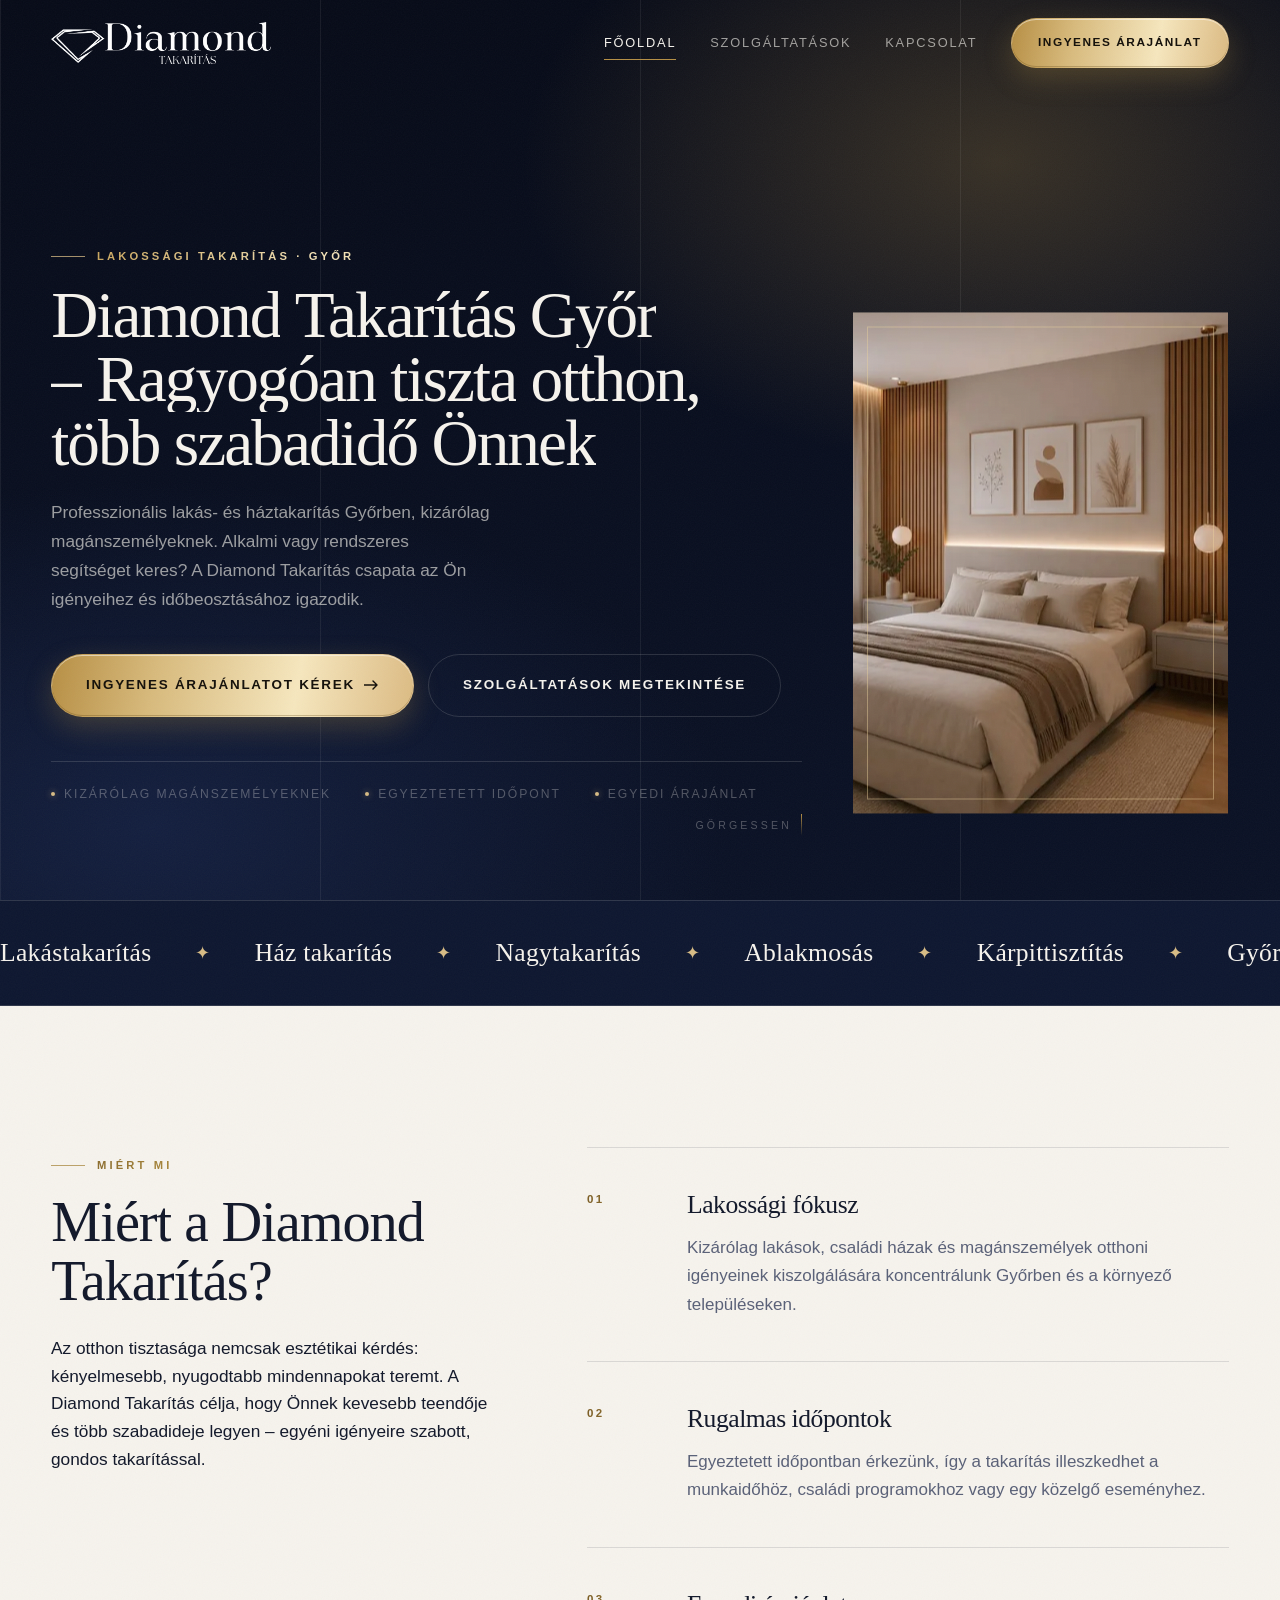
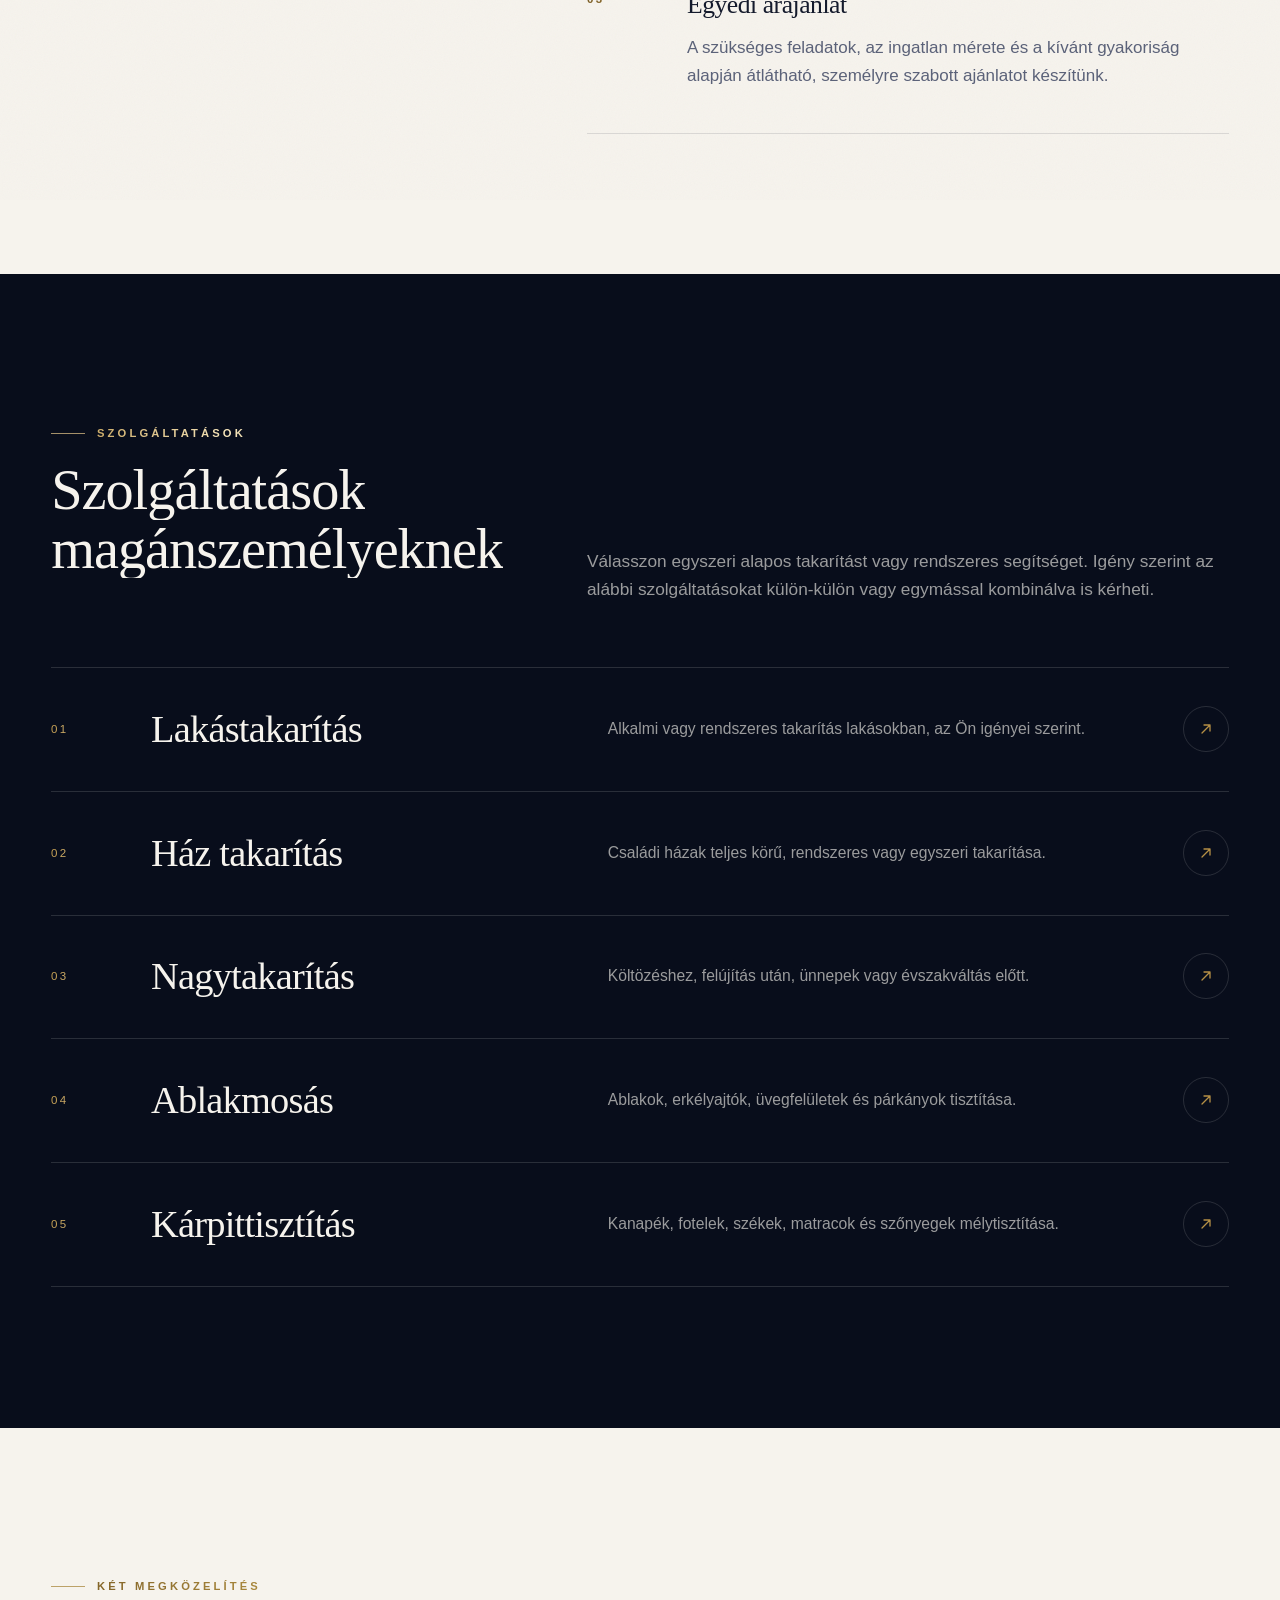
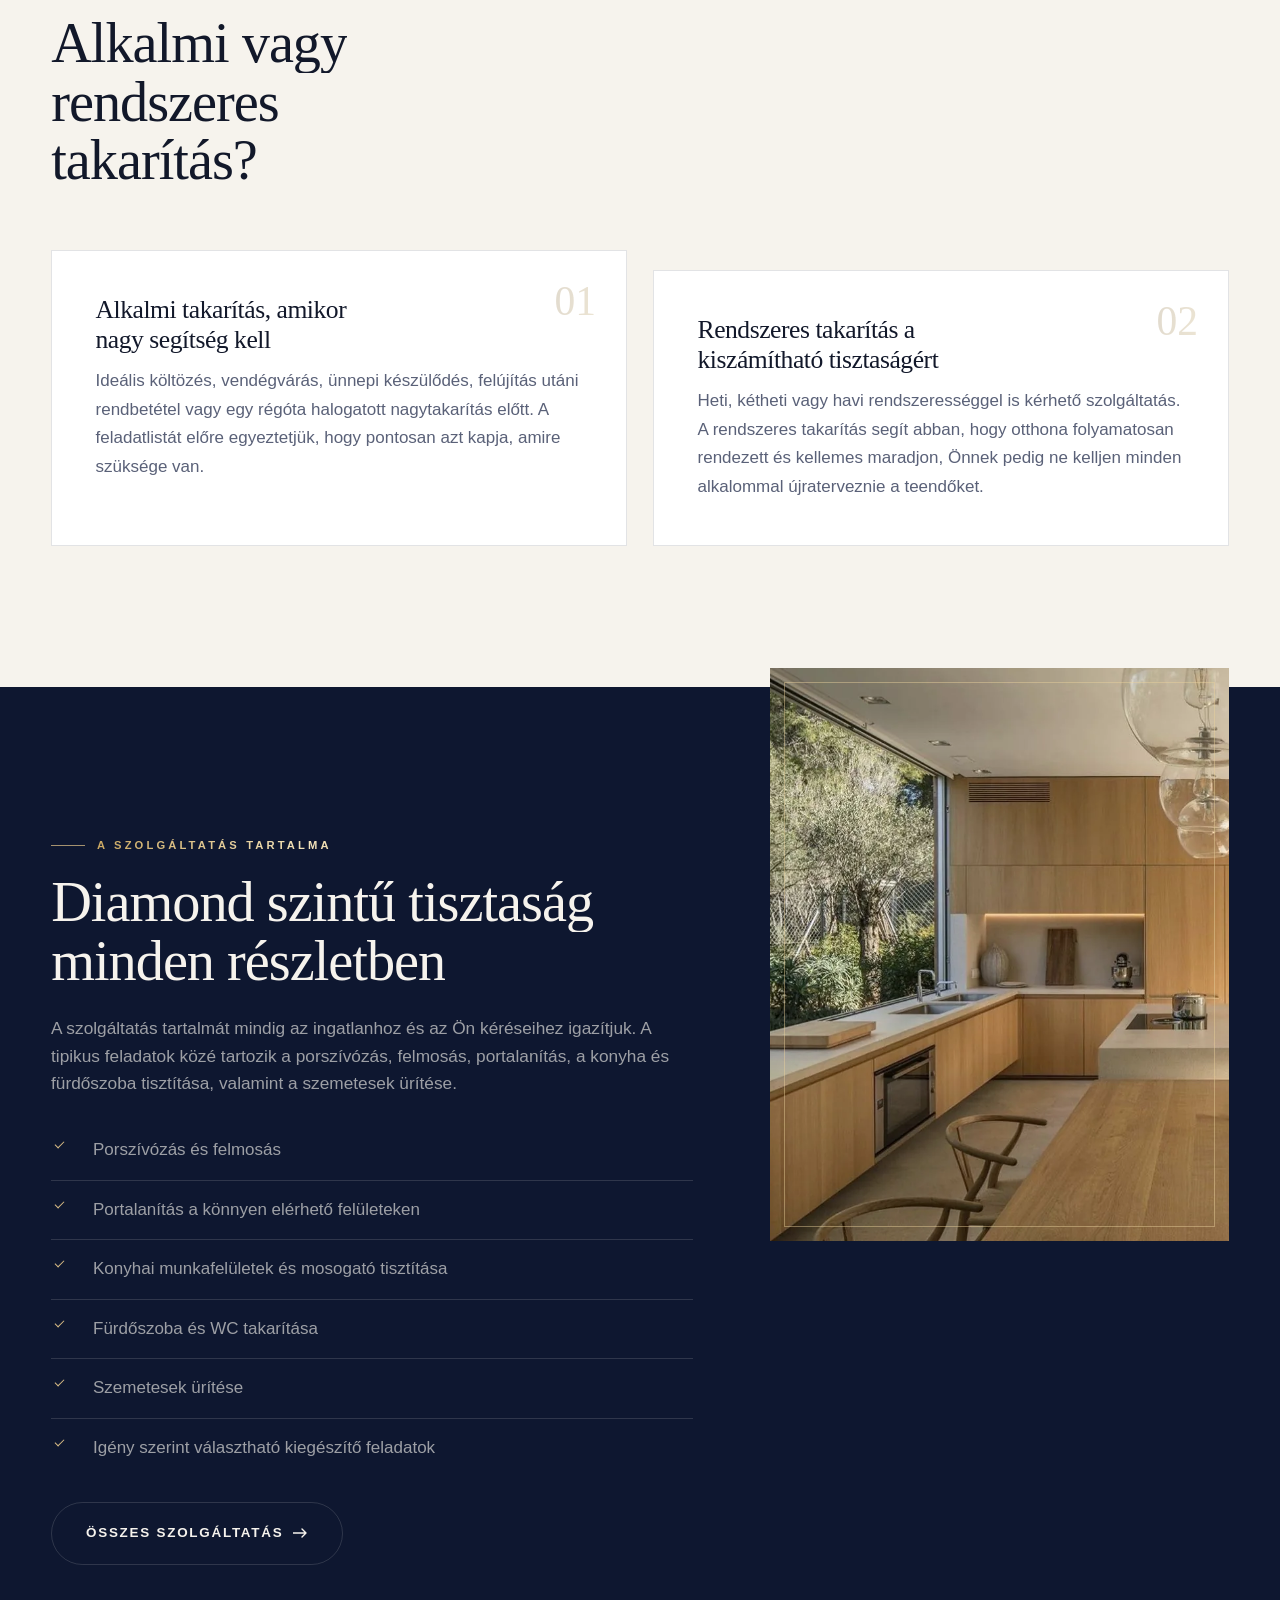
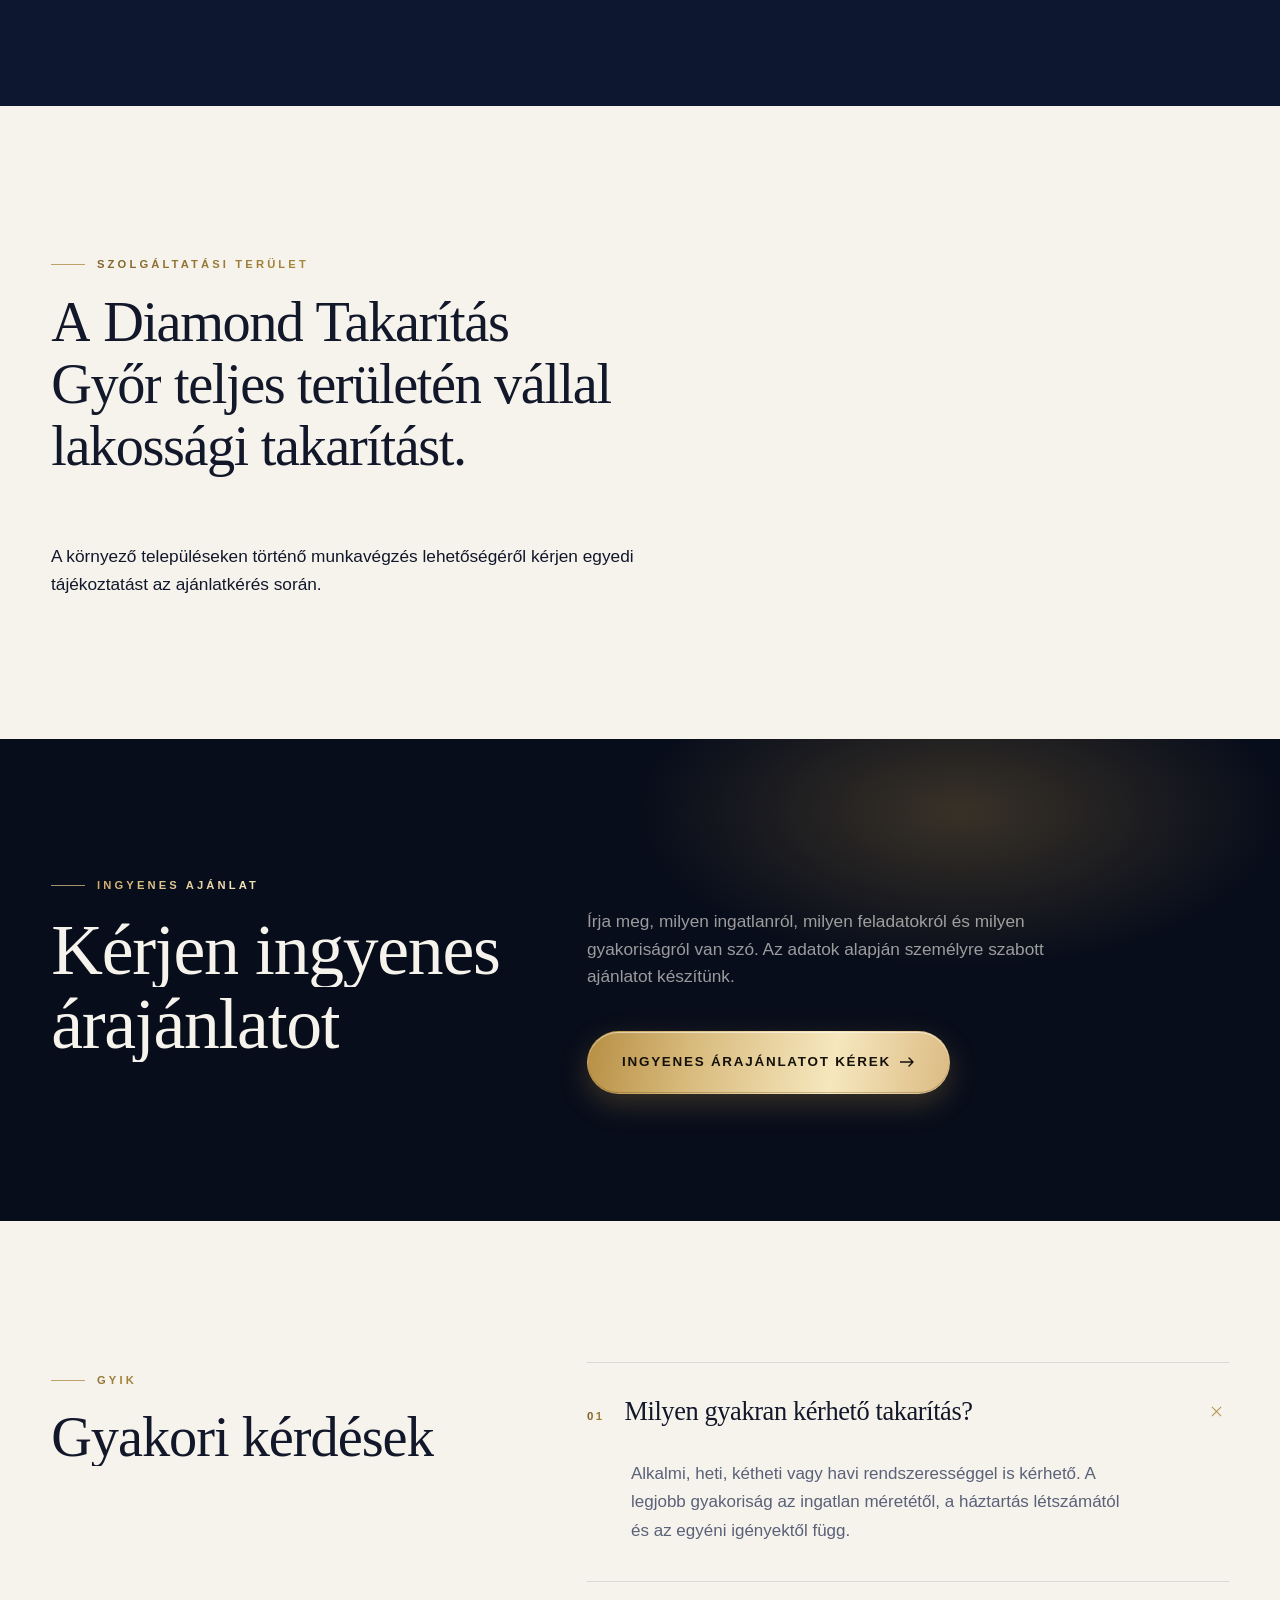
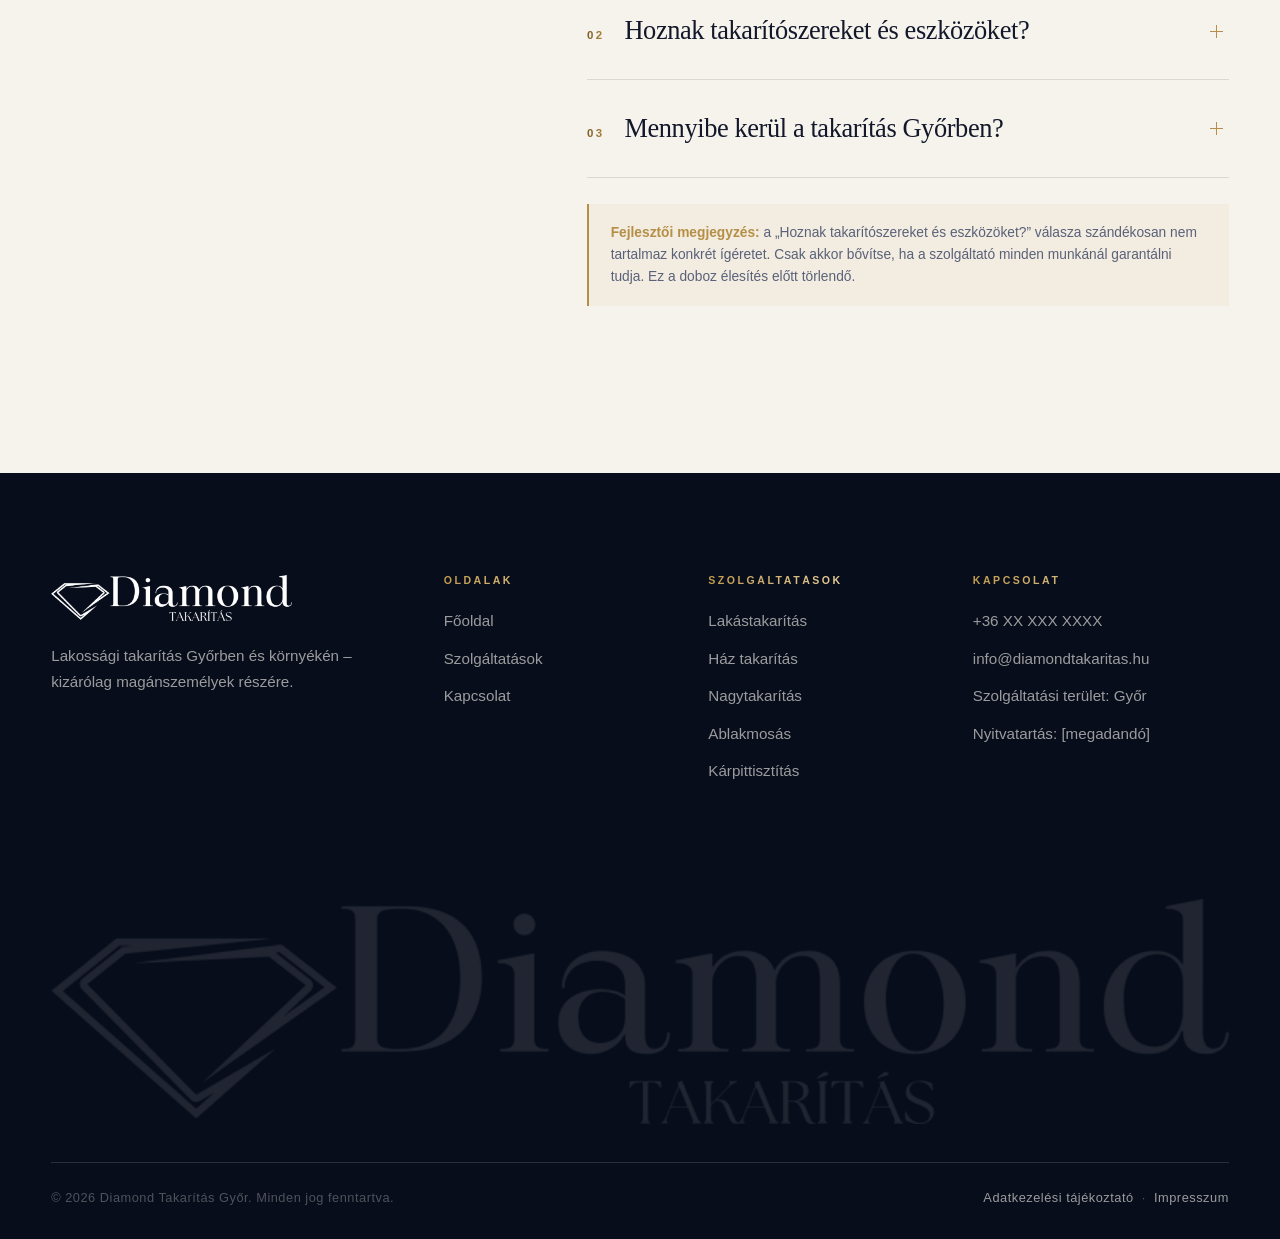
==== commit 0c7e3500: "Add content-hash cache busting to CSS and JS links GitHub Pages serves assets with max-age=600, so b" ====
--- a/site/index.html
+++ b/site/index.html
@@ -25,7 +25,7 @@
 <meta name="theme-color" content="#080D1B">
 <link rel="icon" href="assets/img/favicon.ico" sizes="any">
 <link rel="apple-touch-icon" href="assets/img/apple-touch-icon.png">
-<link rel="stylesheet" href="assets/css/style.css">
+<link rel="stylesheet" href="assets/css/style.css?v=50d1be87">
 
 <!-- FEJLESZTŐI TEENDŐ: Google Tag Manager konténer (GTM-XXXXXXX) beillesztése ide -->
 
@@ -408,6 +408,6 @@
 }
 </script>
 
-<script src="assets/js/main.js" defer></script>
+<script src="assets/js/main.js?v=09622dc5" defer></script>
 </body>
 </html>
--- a/site/assets/css/style.css
+++ b/site/assets/css/style.css
@@ -1217,3 +1217,156 @@
 
 .service__media { margin: clamp(28px, 4vw, 44px) 0; }
 .frame img { display: block; }
+
+/* =========================================================
+   29. Aranyozás – fémes felületek és finom csillogás
+   A gombok és a kiemelt feliratok lapos arany helyett
+   fémes átmenetet kapnak, végigfutó fényvisszaverődéssel.
+   ========================================================= */
+
+:root {
+  /* Gomb-felület: sötét perem → világos csúcsfény → sötét perem */
+  --gold-metal: linear-gradient(100deg,
+      #B78F44 0%, #D8BA7C 16%, #F6E7BE 38%, #DFC08A 54%,
+      #B78F44 76%, #D2B072 100%);
+  --gold-metal-bright: linear-gradient(100deg,
+      #D2B072 0%, #F3E3B9 28%, #FDF6E2 48%, #EAD3A1 70%, #D2B072 100%);
+
+  /* Szöveg-aranyozás. Világos háttéren tudatosan sötétebb az olvashatóságért. */
+  --gold-text: linear-gradient(100deg, #7A5C24 0%, #A8873C 45%, #7A5C24 100%);
+  --gold-hairline: #A8873C;
+}
+
+/* Sötét felületeken világosabb, ragyogóbb arany */
+.s-ink, .s-ink-2, .hero, .cta, .page-head, .footer, .marquee, .sticky-bar {
+  --gold-text: linear-gradient(100deg, #C09A4E 0%, #F4E4BB 42%, #D9BC80 62%, #C09A4E 100%);
+  --gold-hairline: var(--gold-lt);
+}
+
+/* ---------- Gombok ---------- */
+
+/* Csak a fő (arany) gomb kap fémes felületet – a körvonalas és a sötét
+   változat háttere marad, azok hoverre töltődnek arannyal. */
+.btn:not(.btn--outline):not(.btn--ink) {
+  background: var(--gold-metal);
+  background-size: 180% 100%;
+  background-position: 0% 0;
+  box-shadow:
+    inset 0 1px 0 rgba(255, 255, 255, .5),
+    inset 0 -1px 0 rgba(84, 60, 12, .28),
+    0 10px 28px rgba(181, 143, 69, .28);
+  transition: color .45s var(--ease), border-color .45s var(--ease),
+              transform .5s var(--ease), background-position 1.1s var(--ease),
+              box-shadow .5s var(--ease);
+}
+.btn:not(.btn--outline):not(.btn--ink):hover {
+  background-position: 100% 0;
+  box-shadow:
+    inset 0 1px 0 rgba(255, 255, 255, .65),
+    inset 0 -1px 0 rgba(84, 60, 12, .3),
+    0 14px 34px rgba(181, 143, 69, .42);
+}
+
+/* A fő gomb hoverre nem sötétedik, hanem fényesebb aranyra vált */
+.btn:not(.btn--outline):not(.btn--ink)::after { background: var(--gold-metal-bright); }
+.btn:not(.btn--outline):not(.btn--ink):hover,
+.btn:not(.btn--outline):not(.btn--ink):focus-visible { color: #14100A; }
+
+/* Végigfutó fénycsík */
+.btn:not(.btn--outline):not(.btn--ink)::before {
+  content: "";
+  position: absolute;
+  inset: -2px;
+  z-index: 1;
+  background: linear-gradient(102deg,
+      transparent 38%, rgba(255, 255, 255, .8) 50%, transparent 62%);
+  transform: translateX(-130%) skewX(-12deg);
+  pointer-events: none;
+  animation: gold-sheen 9s var(--ease-io) infinite;
+}
+.btn:not(.btn--outline):not(.btn--ink):hover::before {
+  animation: gold-sheen-hover 1.1s var(--ease) forwards;
+}
+
+@keyframes gold-sheen {
+  0%, 82%   { transform: translateX(-130%) skewX(-12deg); }
+  92%, 100% { transform: translateX(130%) skewX(-12deg); }
+}
+@keyframes gold-sheen-hover {
+  from { transform: translateX(-130%) skewX(-12deg); }
+  to   { transform: translateX(130%) skewX(-12deg); }
+}
+
+/* A körvonalas és sötét gombok arany kitöltése is fémes */
+.btn--outline::after, .btn--ink::after { background: var(--gold-metal); }
+.btn--outline { box-shadow: none; }
+.btn--outline:hover {
+  box-shadow: 0 12px 30px rgba(181, 143, 69, .26);
+  border-color: transparent;
+}
+.btn--ink {
+  box-shadow: 0 10px 26px rgba(8, 13, 27, .22);
+}
+
+/* ---------- Aranyozott feliratok ---------- */
+
+@supports ((-webkit-background-clip: text) or (background-clip: text)) {
+  .label,
+  .num,
+  .index__num,
+  .footer h2,
+  .contact-list strong,
+  thead th,
+  .service__num,
+  .panel__num,
+  .link {
+    background-image: var(--gold-text);
+    background-size: 220% 100%;
+    -webkit-background-clip: text;
+    background-clip: text;
+    color: transparent;
+  }
+
+  /* A hajszálvonalak és aláhúzások currentColor helyett külön színt kapnak,
+     különben az áttetsző szöveggel együtt eltűnnének. */
+  .label::before { background: var(--gold-hairline); opacity: .75; }
+  .link::after { background: var(--gold-hairline); }
+
+  /* A nagy, dekoratív számok lassan megcsillannak */
+  .service__num, .panel__num {
+    animation: gold-drift 14s ease-in-out infinite;
+  }
+  .link:hover { animation: gold-drift 1.4s var(--ease); }
+}
+
+@keyframes gold-drift {
+  0%, 100% { background-position: 0% 0; }
+  50%      { background-position: 100% 0; }
+}
+
+/* ---------- Apró arany részletek ---------- */
+
+.progress {
+  background: linear-gradient(90deg, #A8873C, #F4E4BB 45%, #D9BC80 70%, #A8873C);
+  background-size: 200% 100%;
+  animation: gold-drift 6s ease-in-out infinite;
+}
+
+a.index__row:hover .index__arrow,
+.anchor-nav a:hover {
+  background: var(--gold-metal);
+  border-color: transparent;
+  color: #14100A;
+}
+
+.marquee__item::after { color: var(--gold-lt); }
+.hero__meta span::before { background: var(--gold-lt); box-shadow: 0 0 6px rgba(216, 188, 133, .6); }
+.frame::after { border-color: rgba(232, 208, 155, .45); }
+
+.checklist li::before { border-color: var(--gold-hairline); }
+.s-ink .checklist li::before, .s-ink-2 .checklist li::before { border-color: var(--gold-lt); }
+
+/* Csökkentett mozgás esetén nincs csillogás, csak a fémes felület marad */
+@media (prefers-reduced-motion: reduce) {
+  .btn::before, .service__num, .panel__num, .progress, .link:hover { animation: none !important; }
+}
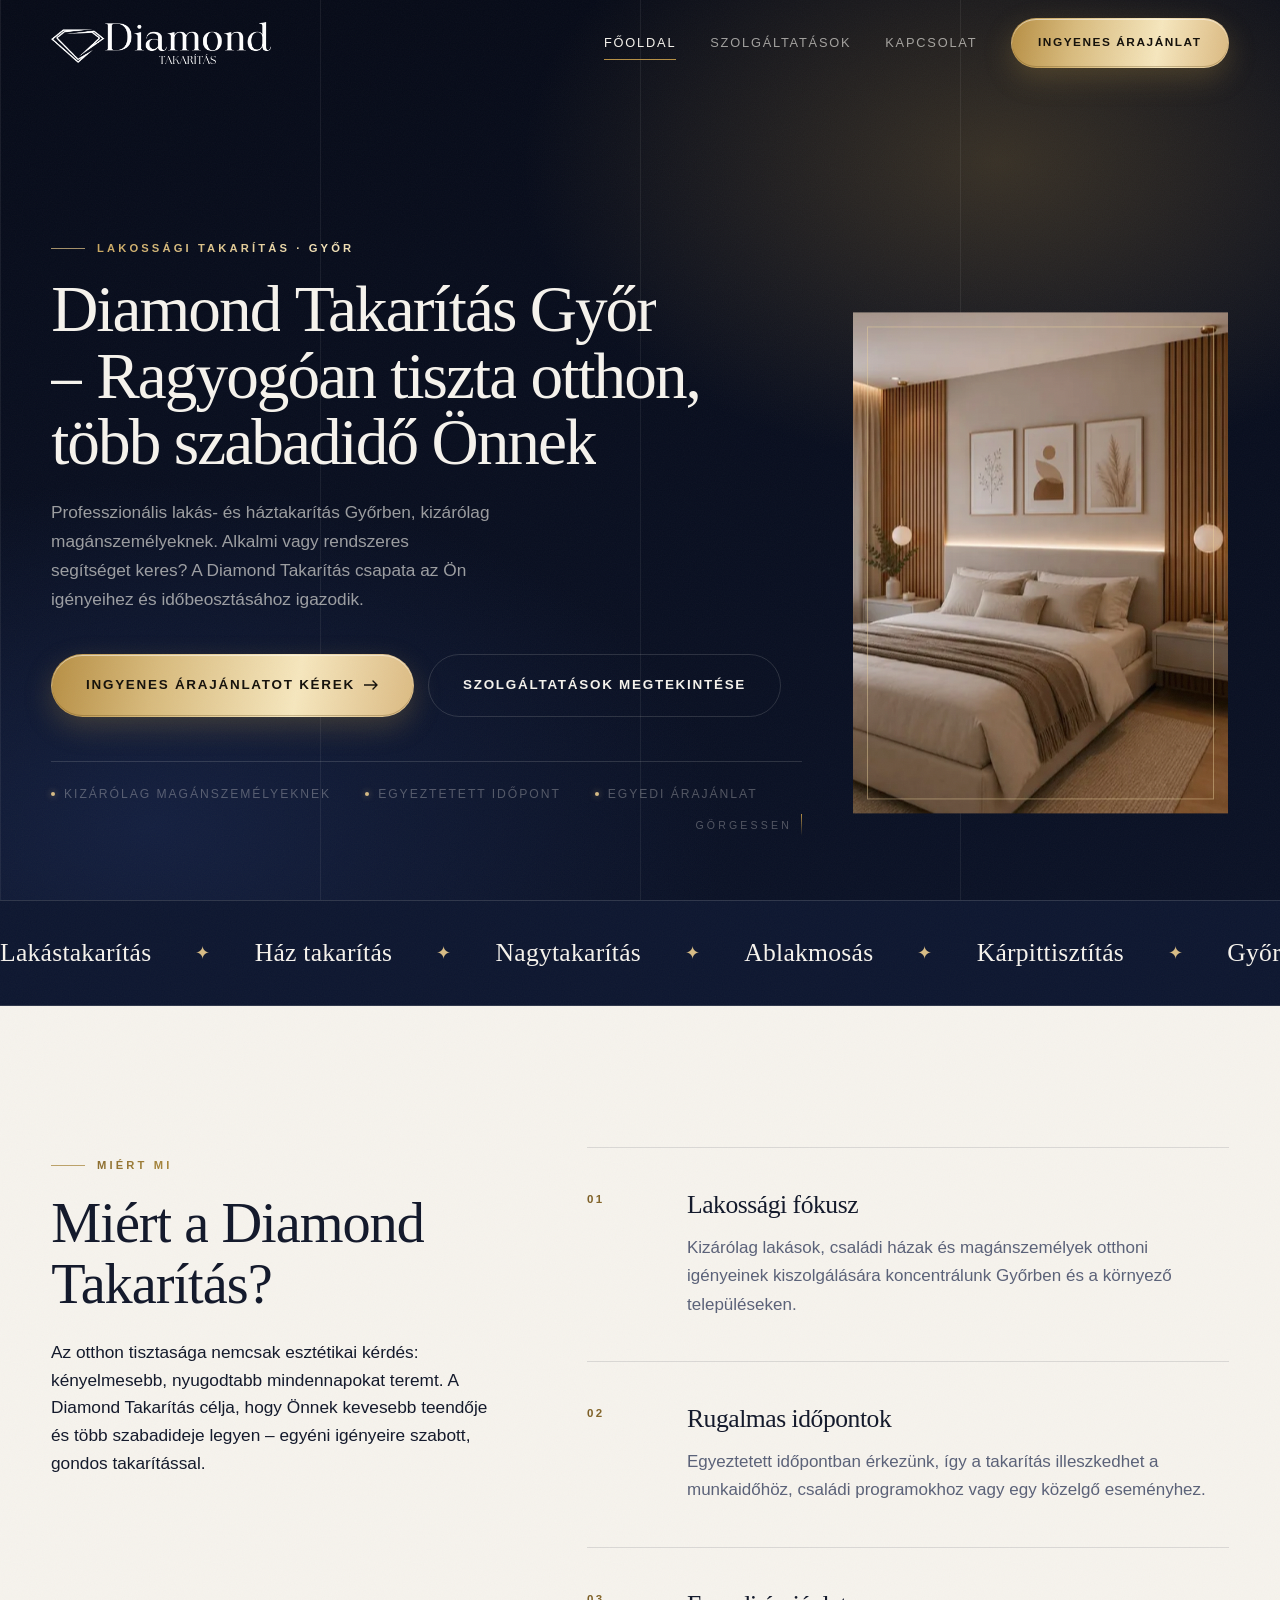
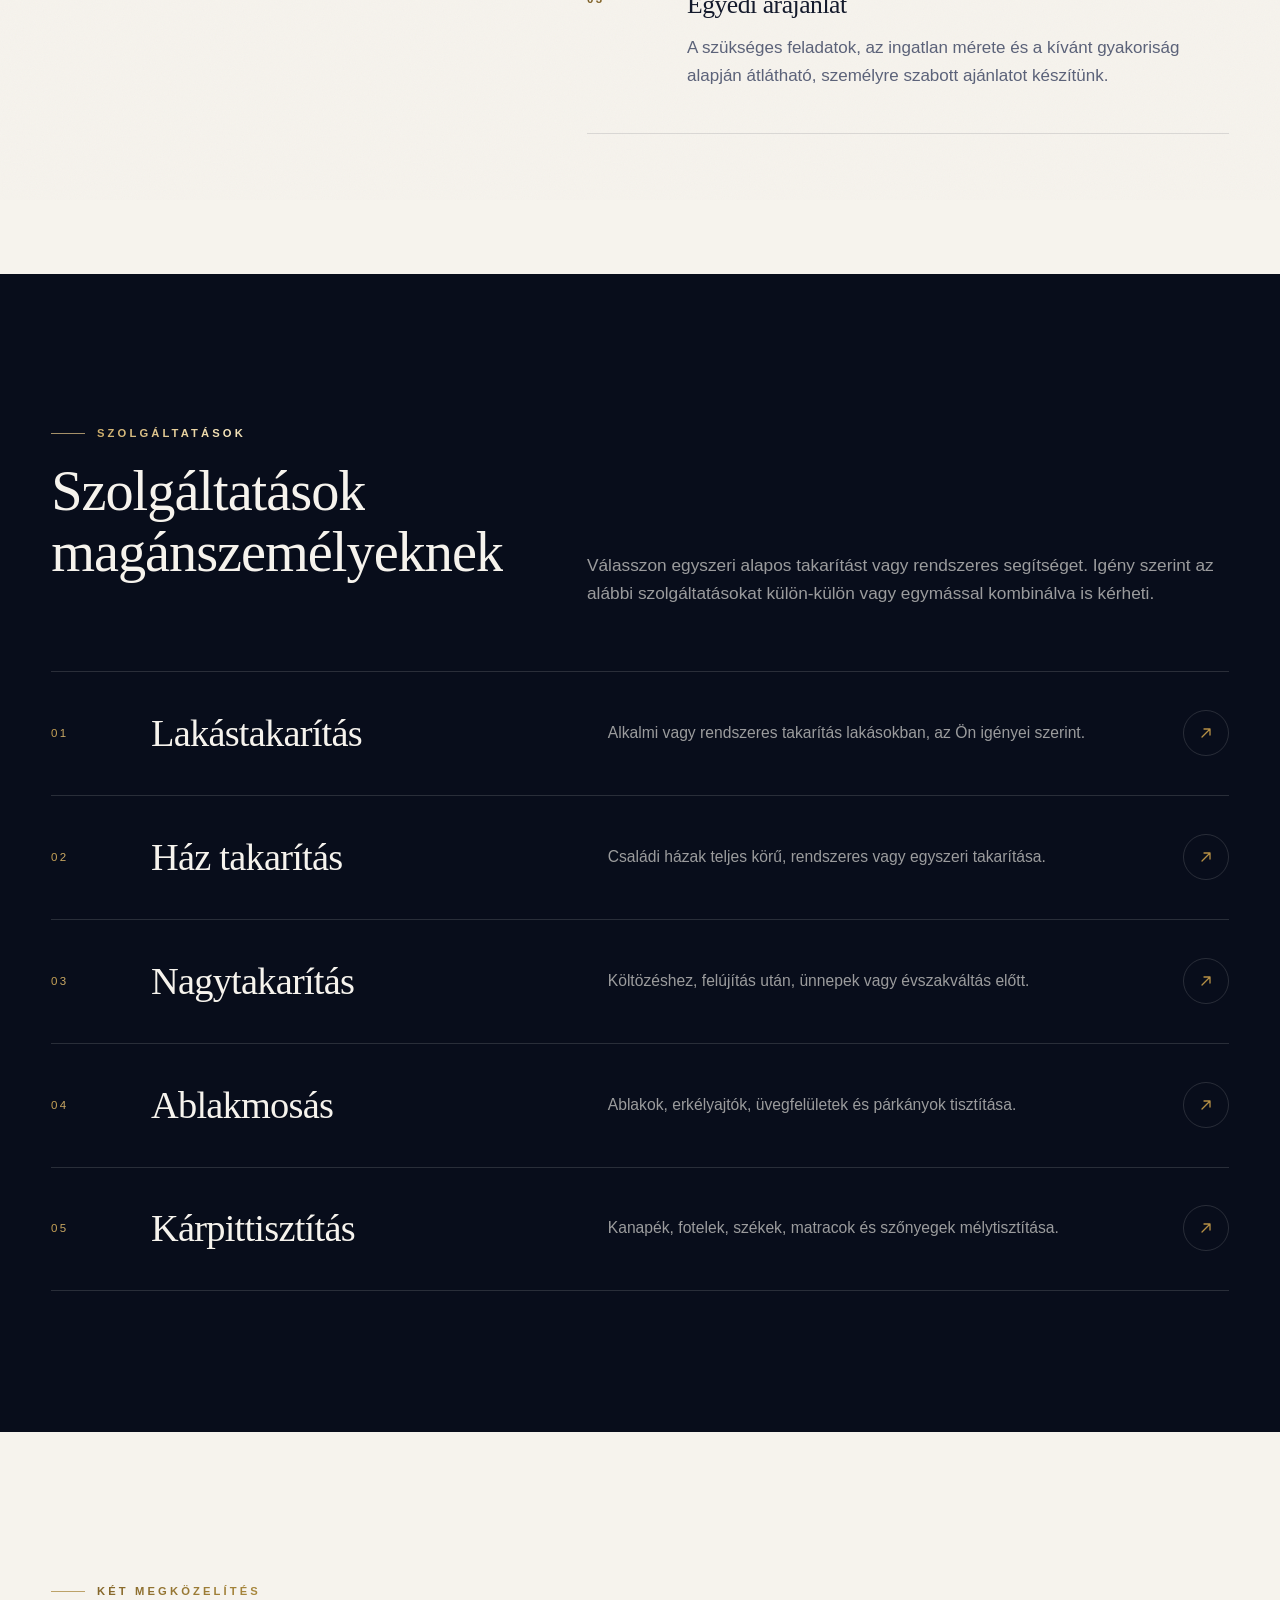
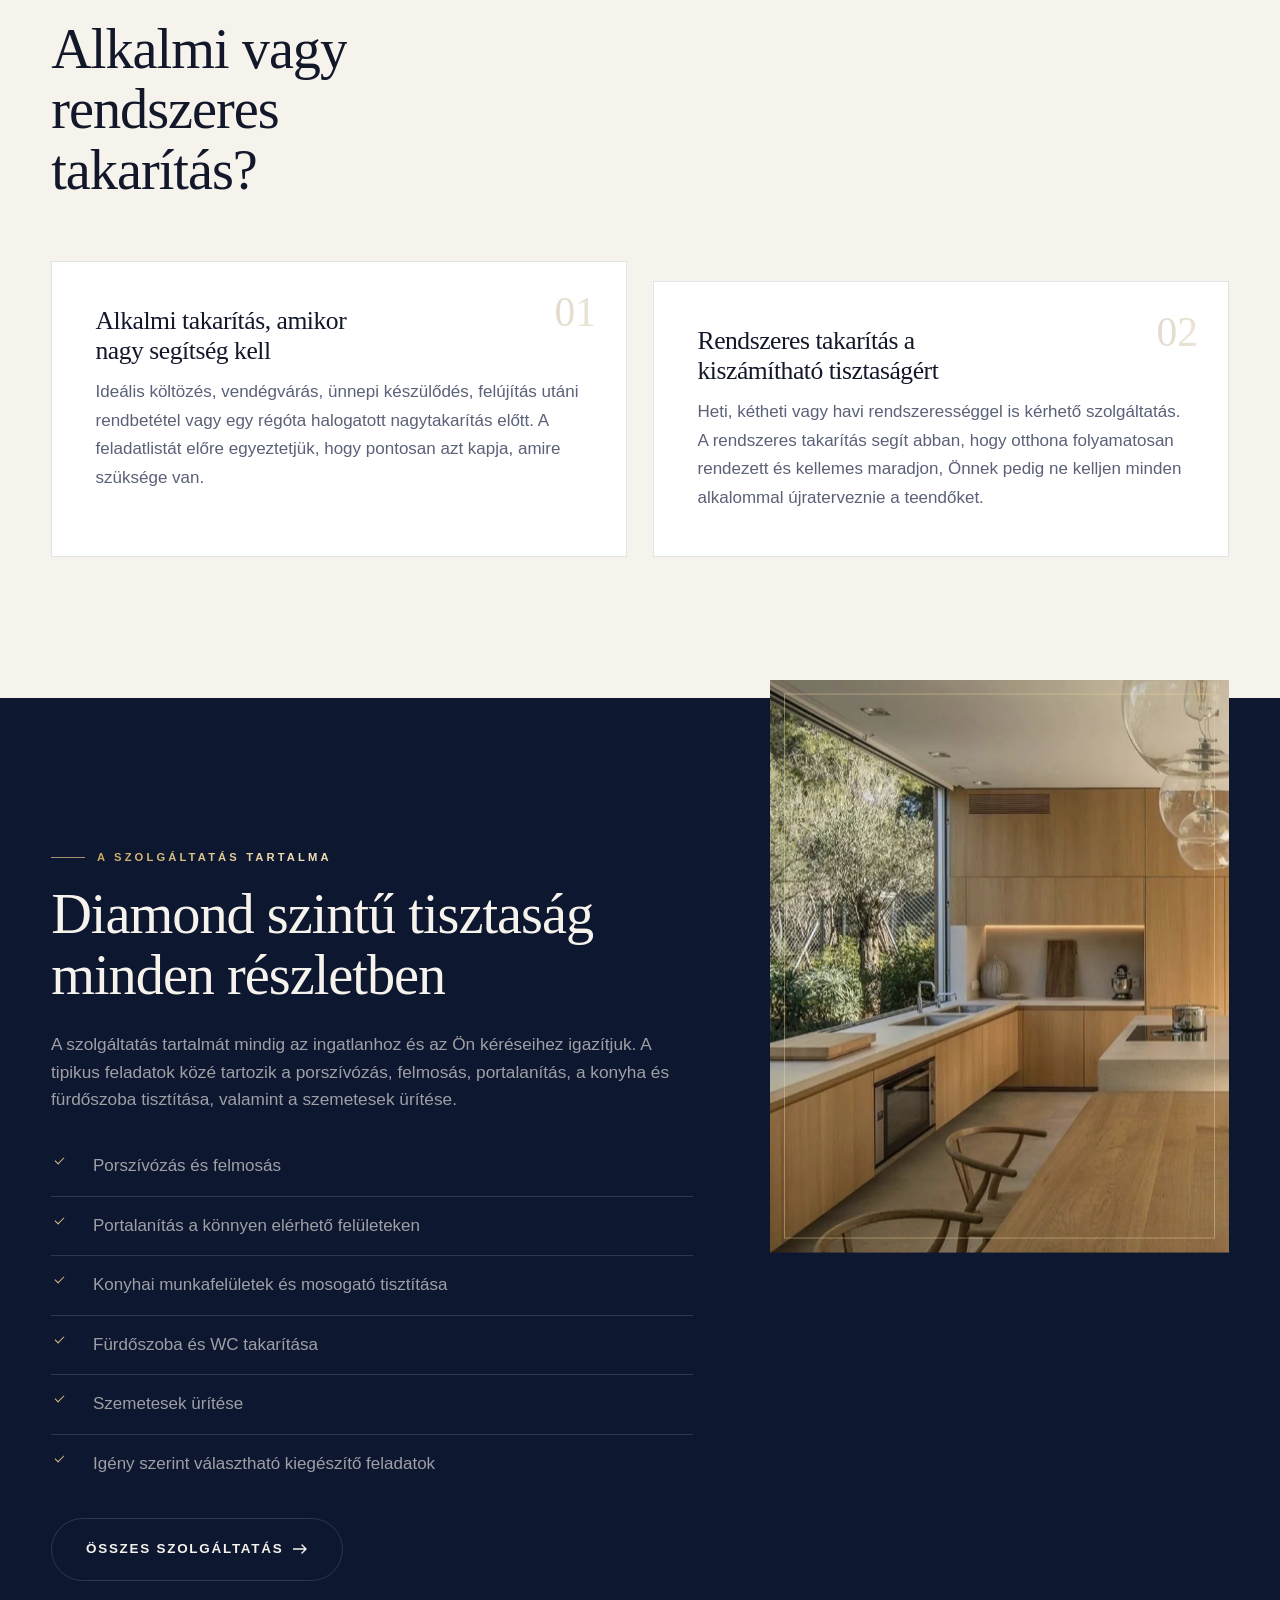
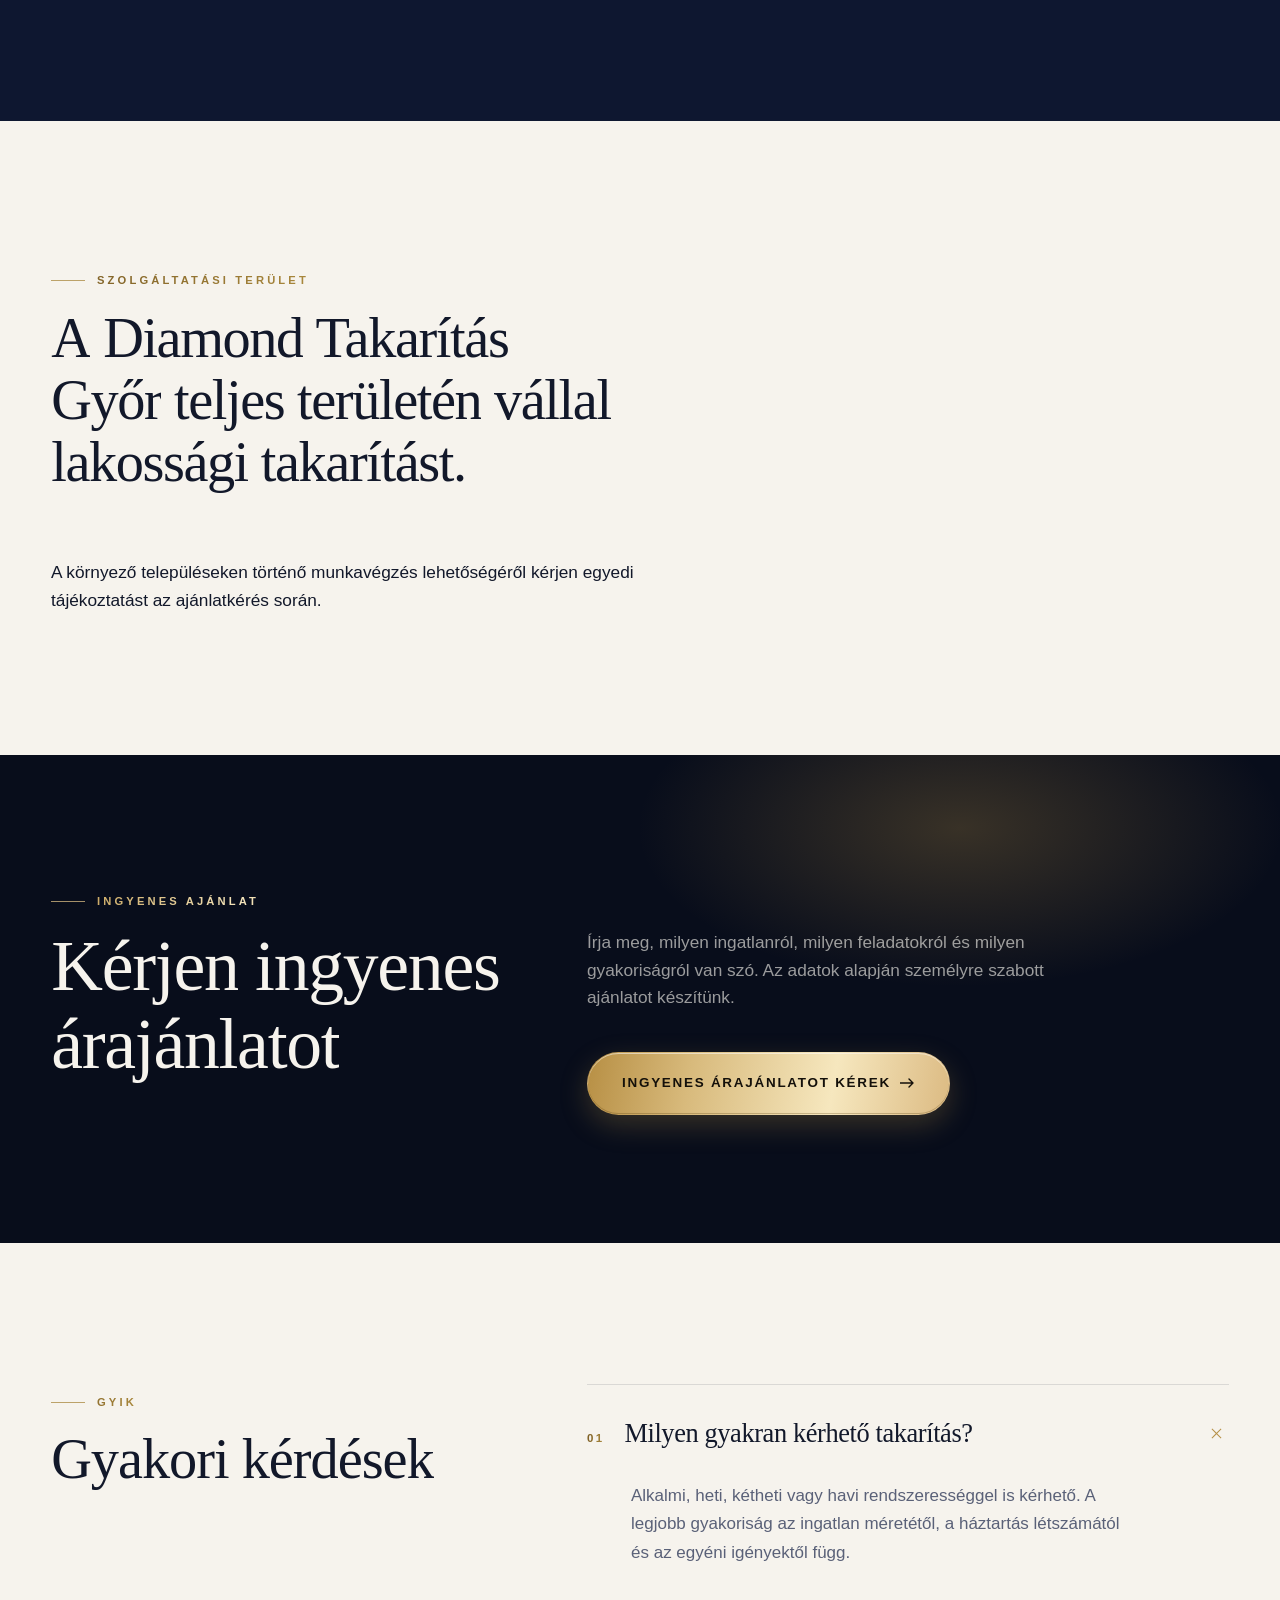
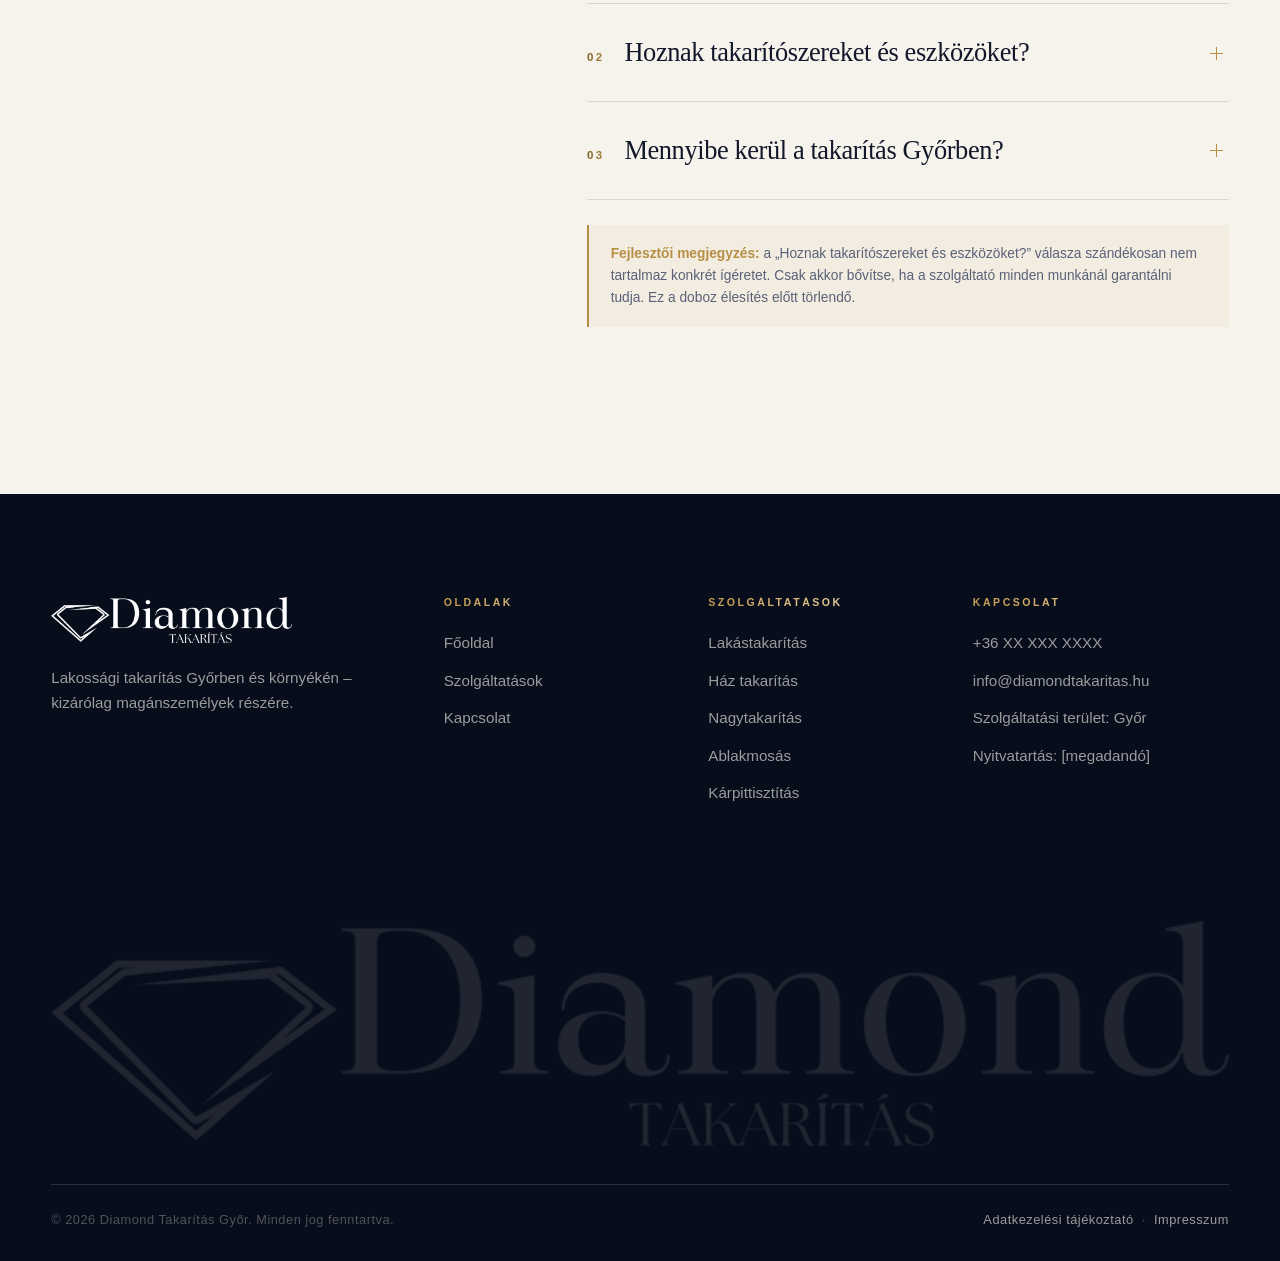
==== commit 09a8426d: "Stop headings from clipping descenders The word-mask reveal wraps every word in an overflow:hidden b" ====
--- a/site/index.html
+++ b/site/index.html
@@ -25,7 +25,7 @@
 <meta name="theme-color" content="#080D1B">
 <link rel="icon" href="assets/img/favicon.ico" sizes="any">
 <link rel="apple-touch-icon" href="assets/img/apple-touch-icon.png">
-<link rel="stylesheet" href="assets/css/style.css?v=50d1be87">
+<link rel="stylesheet" href="assets/css/style.css?v=15aa39b6">
 
 <!-- FEJLESZTŐI TEENDŐ: Google Tag Manager konténer (GTM-XXXXXXX) beillesztése ide -->
 
--- a/site/assets/css/style.css
+++ b/site/assets/css/style.css
@@ -83,7 +83,7 @@
 h1, h2, h3, h4 {
   font-family: var(--font-display);
   font-weight: 500;
-  line-height: 1.04;
+  line-height: 1.08;
   letter-spacing: -.018em;
   margin: 0 0 .44em;
   text-wrap: balance;
@@ -456,7 +456,7 @@
 
 .hero h1 {
   font-size: var(--fs-display);
-  line-height: .98;
+  line-height: 1.02;
   letter-spacing: -.03em;
   margin-bottom: .34em;
   color: var(--on-ink);
@@ -1134,10 +1134,19 @@
 [data-reveal="clip"].is-in > * { clip-path: inset(0 0 0 0); }
 
 /* Szó-alapú cím-reveal (JS bontja szavakra) */
-.split-word { display: inline-block; overflow: hidden; vertical-align: top; }
+/* A maszk alul kap egy kis ráhagyást, különben levágná a g/j/y szárát;
+   a negatív margó miatt a tördelés és a sorköz nem változik. */
+.split-word {
+  display: inline-block;
+  overflow: hidden;
+  vertical-align: top;
+  padding-bottom: .22em;
+  margin-bottom: -.22em;
+}
 .split-word > span {
   display: inline-block;
-  transform: translateY(105%);
+  /* 135%: a ráhagyás alá is beér, így induláskor tényleg nem látszik ki */
+  transform: translateY(135%);
   transition: transform 1.05s var(--ease);
   transition-delay: var(--wd, 0s);
 }
